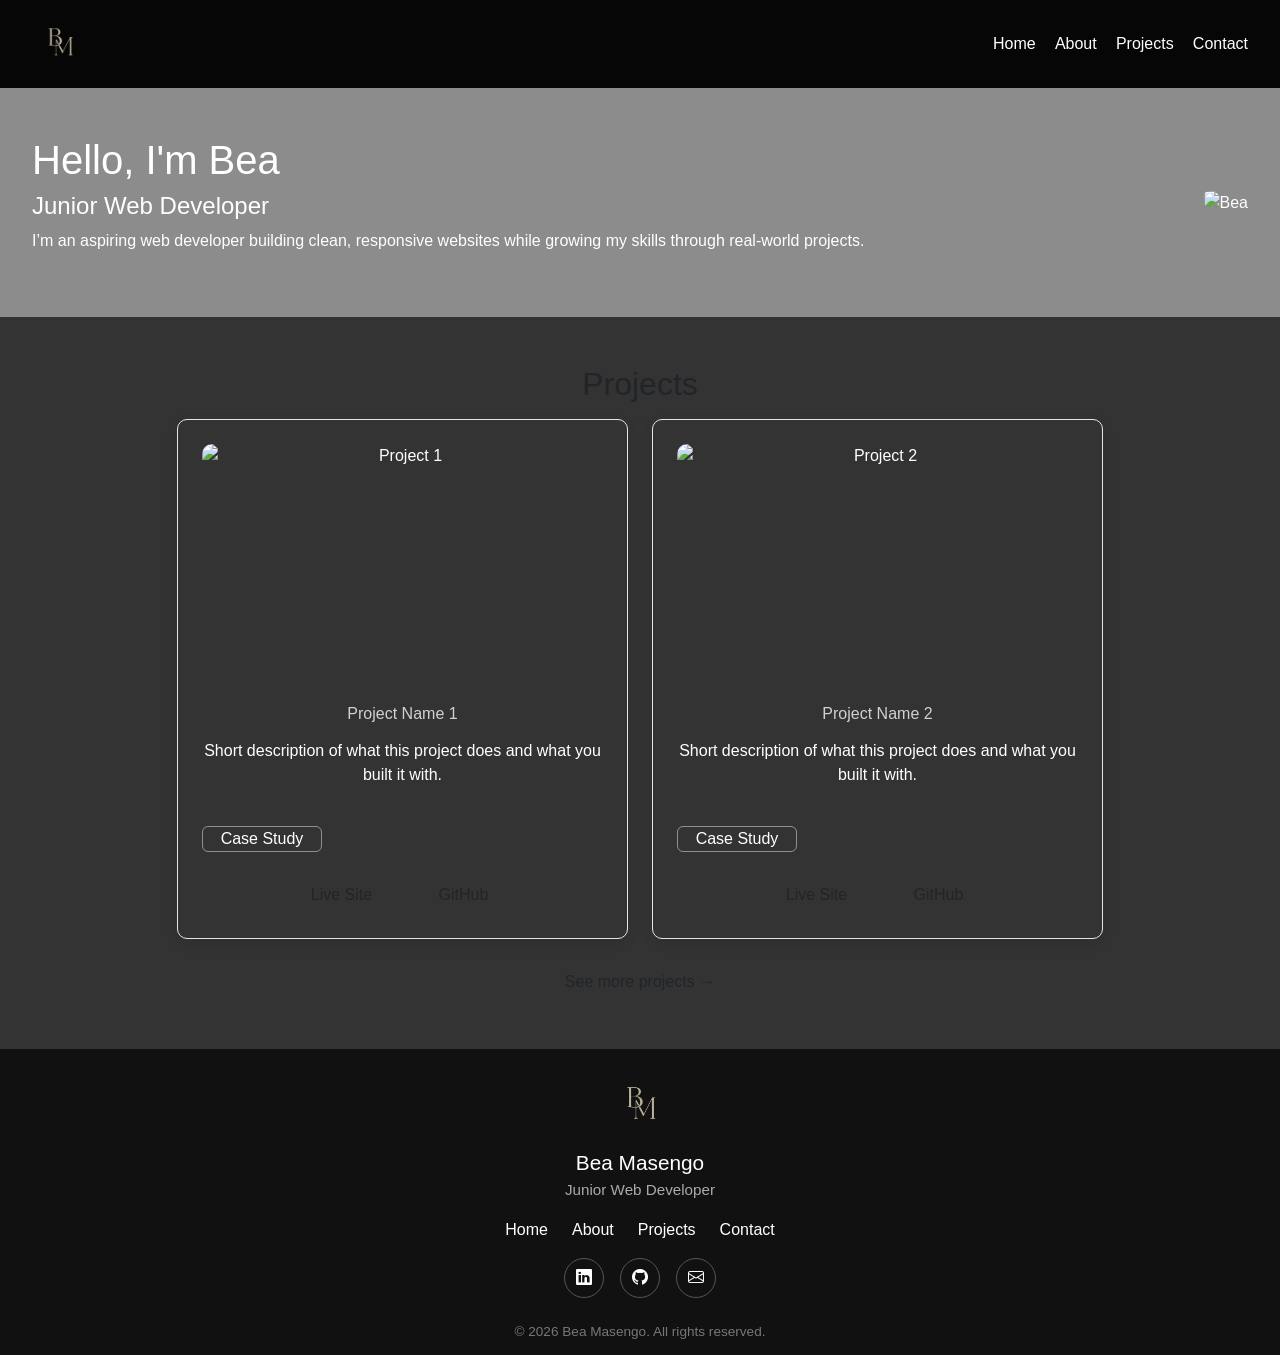
==== index.html @ c76be501 "updated homepage" ====
<!DOCTYPE html>
<html lang="en">
<head>
    <meta charset="UTF-8">
    <meta name="viewport" content="width=device-width, initial-scale=1.0">
    <link rel="stylesheet" href="./style.css">
    <link rel="icon" type="image/svg+xml" href="./assets/logo.png">
    <link href="https://cdn.jsdelivr.net/npm/bootstrap@5.3.8/dist/css/bootstrap.min.css" rel="stylesheet" integrity="sha384-sRIl4kxILFvY47J16cr9ZwB07vP4J8+LH7qKQnuqkuIAvNWLzeN8tE5YBujZqJLB" crossorigin="anonymous">
    <link rel="stylesheet" href="https://cdn.jsdelivr.net/npm/bootstrap-icons@1.13.1/font/bootstrap-icons.min.css">
    <title>Bea — Home</title>

</head>
<body>

    <!-- nav bar -->
    <nav class="site-nav">
      <a href="index.html" class="logo" aria-label="Home">
        <img src="./assets/logo.png" alt="Bea logo">
      </a>
      <div class="nav-links">
        <a href="index.html">Home</a>
        <a href="about.html">About</a>
        <a href="projects.html">Projects</a>
        <a href="contact.html">Contact</a>
      </div>
    </nav>

    <!-- hero section (home) -->
     <section class="hero">

  <div class="hero-text">
    <h1>Hello, I'm Bea</h1>
    <h4>Junior Web Developer</h4>
    <p>
      I’m an aspiring web developer building clean, responsive websites while growing my skills through real-world projects.
    </p>
  </div>

  <div class="hero-image">
    <img src="./assets/homepic.jpg" alt="Bea">
  </div>

</section>

<!-- projects section (home preview) -->
<section id="projects" class="section">
  <h2>Projects</h2>
  <div class="container">
    <div class="row g-4 justify-content-center">

      <div class="col-md-5">
        <div class="project-card">
          <img src="./assets/project1.jpg" alt="Project 1">
          <h5>Project Name 1</h5>
          <p>Short description of what this project does and what you built it with.</p>

          <details class="case-study-dropdown">
            <summary class="case-study-btn">Case Study</summary>
            <div class="case-study-content">
              <p>A bit more detail on the problem, your approach, and the outcome.</p>
            </div>
          </details>

          <div class="project-link">
            <a href="#" class="btn case-study-btn" target="_blank">Live Site</a>
            <a href="#" class="btn case-study-btn" target="_blank">GitHub</a>
          </div>
        </div>
      </div>

      <div class="col-md-5">
        <div class="project-card">
          <img src="./assets/project2.jpg" alt="Project 2">
          <h5>Project Name 2</h5>
          <p>Short description of what this project does and what you built it with.</p>

          <details class="case-study-dropdown">
            <summary class="case-study-btn">Case Study</summary>
            <div class="case-study-content">
              <p>A bit more detail on the problem, your approach, and the outcome.</p>
            </div>
          </details>

          <div class="project-link">
            <a href="#" class="btn case-study-btn" target="_blank">Live Site</a>
            <a href="#" class="btn case-study-btn" target="_blank">GitHub</a>
          </div>
        </div>
      </div>

    </div>

    <a href="projects.html" class="btn see-more-btn mt-4">See more projects →</a>
  </div>
</section>


<!-- footer section -->
<footer class="site-footer">

  <div class="footer-brand">
    <img src="./assets/logo.png" alt="Bea logo">
    <h3>Bea Masengo</h3>
    <p>Junior Web Developer</p>
  </div>

  <nav class="nav-footer">
    <a href="index.html">Home</a>
    <a href="about.html">About</a>
    <a href="projects.html">Projects</a>
    <a href="contact.html">Contact</a>
  </nav>

  <div class="footer-socials">

    <a href="https://www.linkedin.com/in/bea-masengo-149a1a2b2"
       target="_blank"
       aria-label="LinkedIn">
      <i class="bi bi-linkedin"></i>
    </a>

    <a href="https://github.com/baebea86-code"
       target="_blank"
       aria-label="GitHub">
      <i class="bi bi-github"></i>
    </a>

    <a href="mailto:bea.masengobea86@gmail.com"
       aria-label="Email">
      <i class="bi bi-envelope"></i>
    </a>

  </div>

  <div class="footer-bottom">
    <p>© 2026 Bea Masengo. All rights reserved.</p>
  </div>

</footer>
---- style.css ----
* {
  margin: 0;
  padding: 0;
  box-sizing: border-box;
  font-family: Arial, sans-serif;
}

body {
  line-height: 1.6;
}


.site-nav {
  display: flex;
  justify-content: space-between;
  align-items: center;
  padding: 1rem 2rem;
  background: rgb(6, 6, 6);
  color: white;
}

.site-nav .logo {
  color: white;
  text-decoration: none;
  display: inline-flex;
  align-items: center;
}

.site-nav .logo img {
  height: 56px;
  width: auto;
  display: block;
}

.site-nav .nav-links {
  display: flex;
  align-items: center;
  gap: 1.2rem;
  flex-wrap: wrap;
}

.site-nav .nav-links a {
  color: white;
  text-decoration: none;
  font-weight: 500;
}

.site-nav .nav-links a:hover {
  color: #00adb5;
}

.hero {
  display: flex;
  align-items: center;
  justify-content: space-between;
  padding: 3rem 2rem;
  background: linear-gradient(rgba(0, 0, 0, 0.45), rgba(0, 0, 0, 0.45)),
               url('./assets/heropic.jpg') no-repeat center center;
  background-size: cover;
  color: white;
}

.hero-text {
  max-width: 1200px;
}

.hero-image img {
  width: 300px;
  border-radius: 15%;
}


/* general */
.section {
  padding: 3rem 2rem;
  text-align: center;
}

.section h2 {
  margin-bottom: 1rem;
  font-size: 2rem;
}


.project-card {
  display: flex;
  flex-direction: column;
  justify-content: space-between;
  min-height: 520px;
  background: #333;
  padding: 1.5rem;
  width: 100%;
  border-radius: 10px;
  box-shadow: 0 4px 12px rgba(0, 0, 0, 0.1);
  border: 1px solid #e5e5e5;
  color: white;
}

.project-card h5 {
  margin: 1rem 0 0.5rem;
  color: #d1d1d1;
  font-size: 1rem;
}

.project-link {
  display: flex;
  flex-wrap: wrap;
  gap: 0.75rem;
  justify-content: center;
  margin-top: 1rem;
}

.project-link a.btn {
  min-width: 110px;
}

.row.g-4 {
  align-items: flex-start;
}

.case-study-dropdown {
  text-align: left;
  margin: 1rem 0 0;
  width: 100%;
}

.case-study-dropdown summary {
  list-style: none;
  cursor: pointer;
  width: auto;
  padding: 0;
}

.case-study-dropdown summary::-webkit-details-marker {
  display: none;
}

.case-study-btn {
  display: inline-flex;
  align-items: center;
  justify-content: center;
  min-width: 120px;
  border-radius: 0.375rem;
  padding: 0.55rem 0.95rem;
  border: 1px solid rgba(255, 255, 255, 0.45);
  color: white;
  background: transparent;
  transition: background 0.2s ease, color 0.2s ease;
}

.case-study-btn:hover {
  background: rgba(255, 255, 255, 0.08);
}

.case-study-content {
  padding: 1rem 0 0;
  border-top: 1px solid rgba(255, 255, 255, 0.12);
  display: none;
  max-height: 240px;
  overflow-y: auto;
}

.case-study-dropdown[open] .case-study-content {
  display: block;
}

.case-study-content p {
  margin: 0.5rem 0;
  color: #dcdcdc;
  font-size: 0.95rem;
  line-height: 1.6;
}

#projects {
  background: #333;
}

.project-card img {
  width: 100%;
  height: 220px;
  object-fit: cover;
  border-radius: 10px;
  margin-bottom: 1rem;
}

#about {
  background: #333;
  color: white;
  display: flex;
  align-items: center;
  justify-content: center;
  gap: 2rem;
  flex-wrap: wrap;
  text-align: left;
}

#about .about-image,
#about .container {
  flex: 1 1 300px;
  max-width: 900px;
}

#about .container {
  text-align: left;
}

.about-image img {
  display: block;
  width: 300px;
  max-width: 100%;
  border-radius: 15%;
  margin: 0 auto;
}

/* contact section */
#contact {
    background: #333;
    padding: 6rem 2rem;
}

.contact-container {
    max-width: 1100px;
    margin: 0 auto;
    display: grid;
    grid-template-columns: 1fr 1fr;
    gap: 5rem;
    align-items: center;
}

/* contact info */
.contact-label {
    color: rgb(1, 111, 1);
    font-size: 0.8rem;
    font-weight: 700;
    letter-spacing: 2px;
    margin-bottom: 1rem;
}

.contact-info h2 {
    color: white;
    font-size: 3rem;
    line-height: 1.1;
    margin-bottom: 1.5rem;
}

.contact-info h2 span {
    color: rgb(1, 111, 1);
}

.contact-description {
    color: #aaa;
    font-size: 1rem;
    line-height: 1.7;
    max-width: 500px;
    margin-bottom: 2.5rem;
}

/* Contact details */

.contact-details {
    display: flex;
    flex-direction: column;
    gap: 1.5rem;
}

.contact-detail {
    display: flex;
    align-items: center;
    gap: 1rem;
}

.contact-icon {
    width: 45px;
    height: 45px;
    display: flex;
    align-items: center;
    justify-content: center;
    background: #1d1d1d;
    border-radius: 10px;
    font-size: 1.2rem;
}

.contact-detail small {
    color: #777;
    display: block;
    margin-bottom: 3px;
}

.contact-detail p {
    color: white;
    margin: 0;
}

/* contact form */
.contact-form {
    background: #1a1a1a;
    padding: 2.5rem;
    border-radius: 16px;
    border: 1px solid #292929;
    box-shadow: 0 10px 40px rgba(0, 0, 0, 0.3);
}

.contact-form h3 {
    color: white;
    font-size: 1.5rem;
    margin-bottom: 2rem;
}

/* Form fields */

.form-group {
    margin-bottom: 1.3rem;
}

.form-group label {
    display: block;
    color: #ddd;
    font-size: 0.9rem;
    font-weight: 600;
    margin-bottom: 0.5rem;
}

.form-group input,
.form-group textarea {
    width: 100%;
    padding: 0.9rem 1rem;
    background: #111;
    color: white;
    border: 1px solid #333;
    border-radius: 8px;
    font-family: inherit;
    font-size: 0.95rem;
    outline: none;
    transition: border-color 0.3s ease, box-shadow 0.3s ease;
}

.form-group input::placeholder,
.form-group textarea::placeholder {
    color: #666;
}

.form-group input:focus,
.form-group textarea:focus {
    border-color: rgb(1, 111, 1);
    box-shadow: 0 0 0 3px rgba(0, 123, 255, 0.12);
}

.form-group textarea {
    resize: vertical;
}

/* Submit button */

.contact-form button {
    width: 100%;
    padding: 0.95rem;
    border: none;
    border-radius: 8px;
    background: rgb(1, 111, 1);
    color: white;
    font-size: 1rem;
    font-weight: 600;
    cursor: pointer;
    transition: background 0.3s ease, transform 0.2s ease;
}

.contact-form button span {
    margin-left: 8px;
    font-size: 1.1rem;
}

.contact-form button:hover {
    background: #0056b3;
    transform: translateY(-2px);
}

/* responsive */
@media (max-width: 768px) {

    #contact {
        padding: 4rem 1.5rem;
    }

    .contact-container {
        grid-template-columns: 1fr;
        gap: 3rem;
    }

    .contact-info h2 {
        font-size: 2.3rem;
    }

    .contact-form {
        padding: 1.5rem;
    }
}
/* FOOTER */
.site-footer {
  text-align: center;
  padding: 1.5rem 2rem 0.8rem;
  background: #111;
  color: white;
}

/* Logo + Name */

.footer-brand img {
  height: 65px;
  width: auto;
  margin-bottom: 0.8rem;
}

.footer-brand h3 {
  margin-bottom: 0.2rem;
  font-size: 1.3rem;
}

.footer-brand p {
  color: #aaa;
  font-size: 0.95rem;
}

/* Navigation */

.nav-footer {
  display: flex;
  justify-content: center;
  align-items: center;
  gap: 1.5rem;
  margin: 1rem 0;
  background: #111;
}

.nav-footer a {
  color: white;
  text-decoration: none;
  font-weight: 500;
  transition: color 0.3s ease;
}

.nav-footer a:hover {
  color: #00adb5;
}

/* Social Icons */

.footer-socials {
  display: flex;
  justify-content: center;
  gap: 1rem;
  margin-bottom: 1rem;
}

.footer-socials a {
  display: flex;
  align-items: center;
  justify-content: center;

  width: 40px;
  height: 40px;

  border: 1px solid #555;
  border-radius: 50%;

  color: white;
  text-decoration: none;

  transition: all 0.3s ease;
}

.footer-socials a:hover {
  color: #00adb5;
  border-color: #00adb5;
  transform: translateY(-3px);
}

/* Copyright */

.footer-bottom {
  padding-top: 0.5rem;
  margin-top: 0.5rem;
}

.footer-bottom p {
  color: #777;
  font-size: 0.85rem;
  margin: 0;
}


/* footer mobile */
@media (max-width: 600px) {

  .nav-footer {
    flex-direction: column;
    gap: 0.8rem;
  }

  .site-footer {
    padding: 1.5rem 1rem 0.8rem;
  }

}

/* skills section */
.skill-card {
  background: #333;
  color: white;
  border-radius: 10px;
  padding: 1.5rem 1rem;
  text-align: center;
  transition: transform 0.2s ease;
}

.skill-card:hover {
  transform: translateY(-4px);
}

.skill-card i {
  font-size: 2.5rem;
  color: #00adb5;
  margin-bottom: 0.5rem;
  display: block;
}

.skill-card p {
  margin: 0;
  font-weight: 500;
}

/* see more button */
.see-more-btn {
  display: inline-block;
  background: transparent;
  border: 1px solid #00adb5;
  color: white;
  padding: 0.7rem 1.5rem;
  border-radius: 8px;
  text-decoration: none;
  font-weight: 500;
  transition: background 0.3s ease;
}

.see-more-btn:hover {
  background: #00adb5;
  color: white;
}
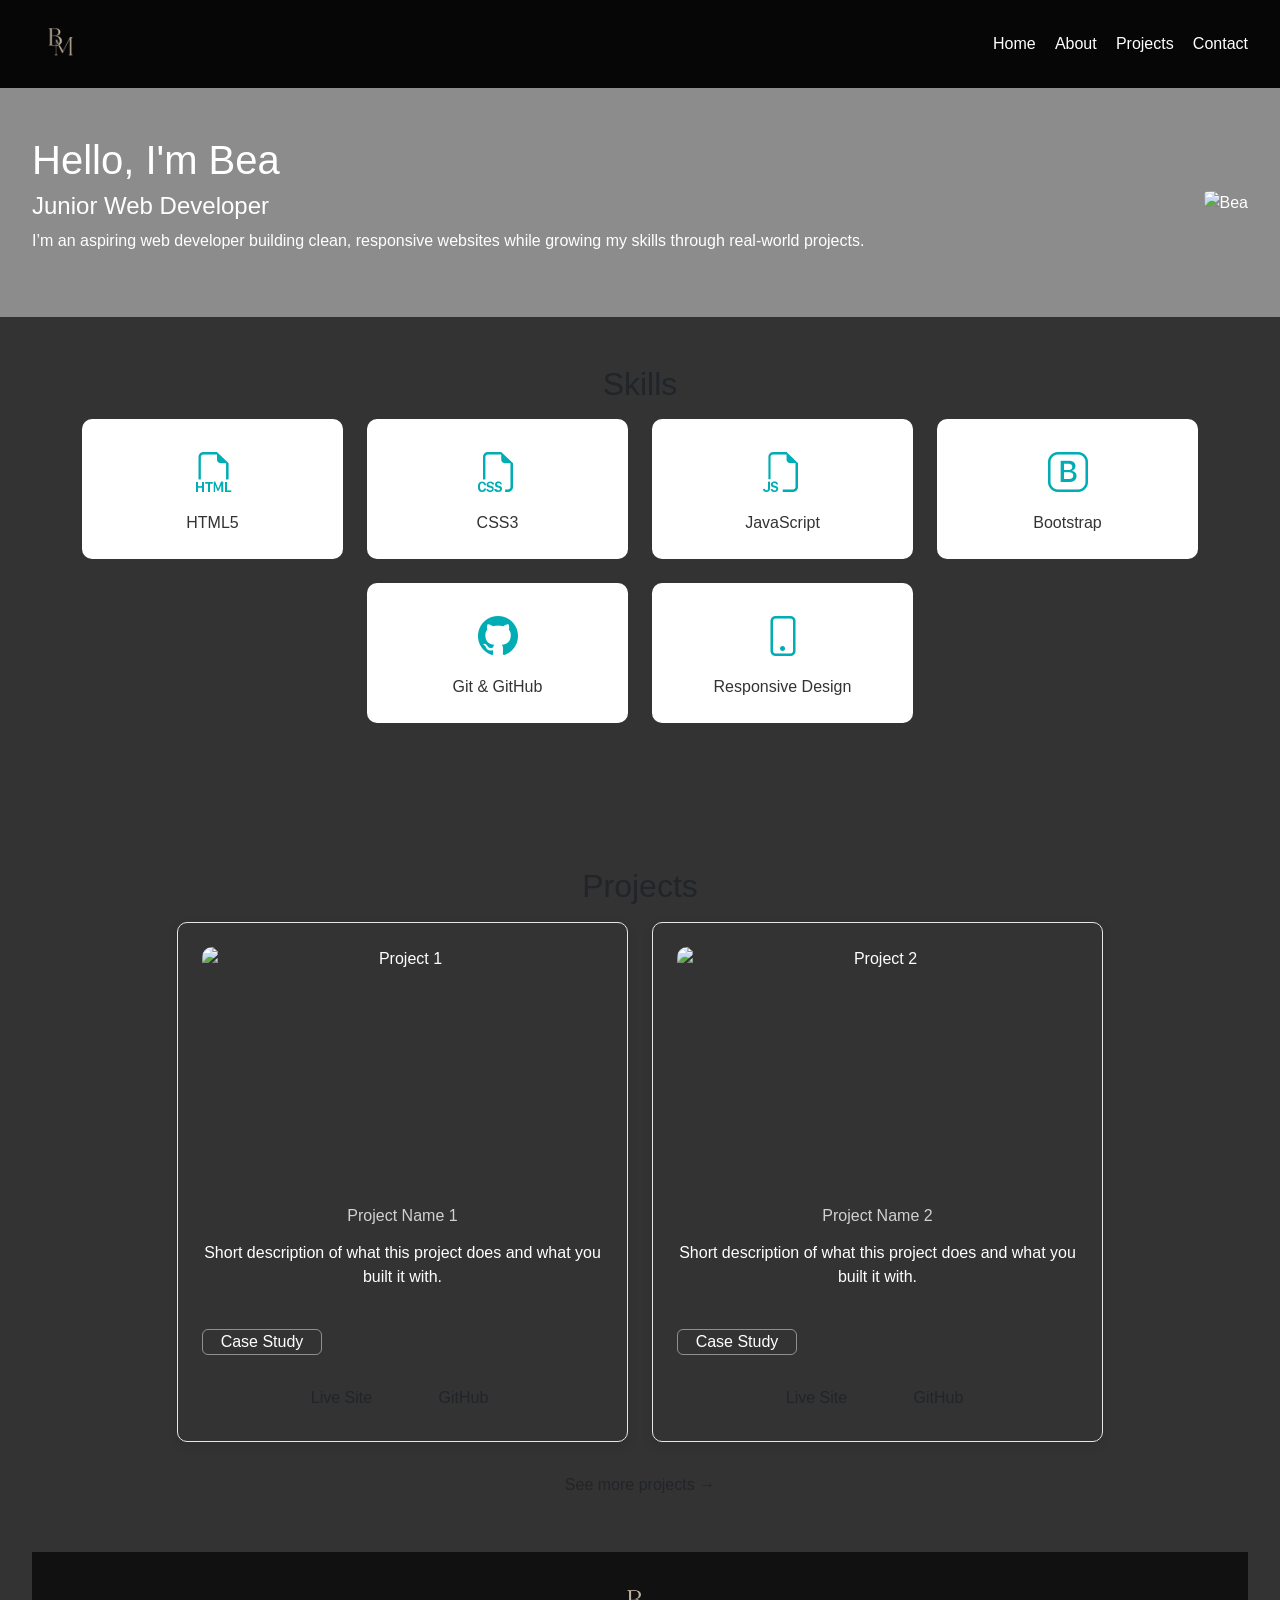
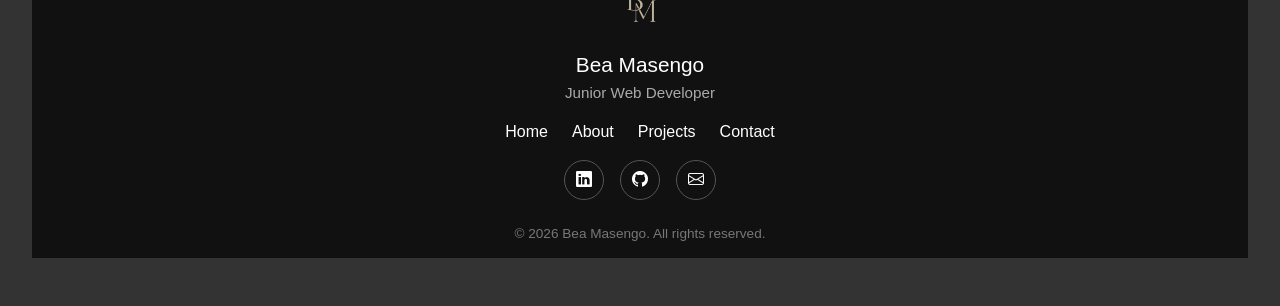
==== commit 60a8b7c2: "updated homepage with skills section" ====
--- a/index.html
+++ b/index.html
@@ -41,6 +41,64 @@
   </div>
 
 </section>
+
+
+</section>
+
+<!-- skills section -->
+<section id="skills" class="section">
+  <h2>Skills</h2>
+  <div class="container">
+    <div class="row row-cols-2 row-cols-md-4 g-4 justify-content-center skills-row">
+
+      <div class="col">
+        <div class="skill-card">
+          <i class="bi bi-filetype-html"></i>
+          <p>HTML5</p>
+        </div>
+      </div>
+
+      <div class="col">
+        <div class="skill-card">
+          <i class="bi bi-filetype-css"></i>
+          <p>CSS3</p>
+        </div>
+      </div>
+
+      <div class="col">
+        <div class="skill-card">
+          <i class="bi bi-filetype-js"></i>
+          <p>JavaScript</p>
+        </div>
+      </div>
+
+      <div class="col">
+        <div class="skill-card">
+          <i class="bi bi-bootstrap"></i>
+          <p>Bootstrap</p>
+        </div>
+      </div>
+
+      <div class="col">
+        <div class="skill-card">
+          <i class="bi bi-github"></i>
+          <p>Git & GitHub</p>
+        </div>
+      </div>
+
+      <div class="col">
+        <div class="skill-card">
+          <i class="bi bi-phone"></i>
+          <p>Responsive Design</p>
+        </div>
+      </div>
+
+    </div>
+  </div>
+</section>
+
+<!-- projects section (home preview) -->
+<section id="projects" class="section">
 
 <!-- projects section (home preview) -->
 <section id="projects" class="section">
--- a/style.css
+++ b/style.css
@@ -503,9 +503,14 @@
 }
 
 /* skills section */
+
+#skills {
+  background: #333;
+}
+
 .skill-card {
-  background: #333;
-  color: white;
+  background: white;
+  color: #333;
   border-radius: 10px;
   padding: 1.5rem 1rem;
   text-align: center;
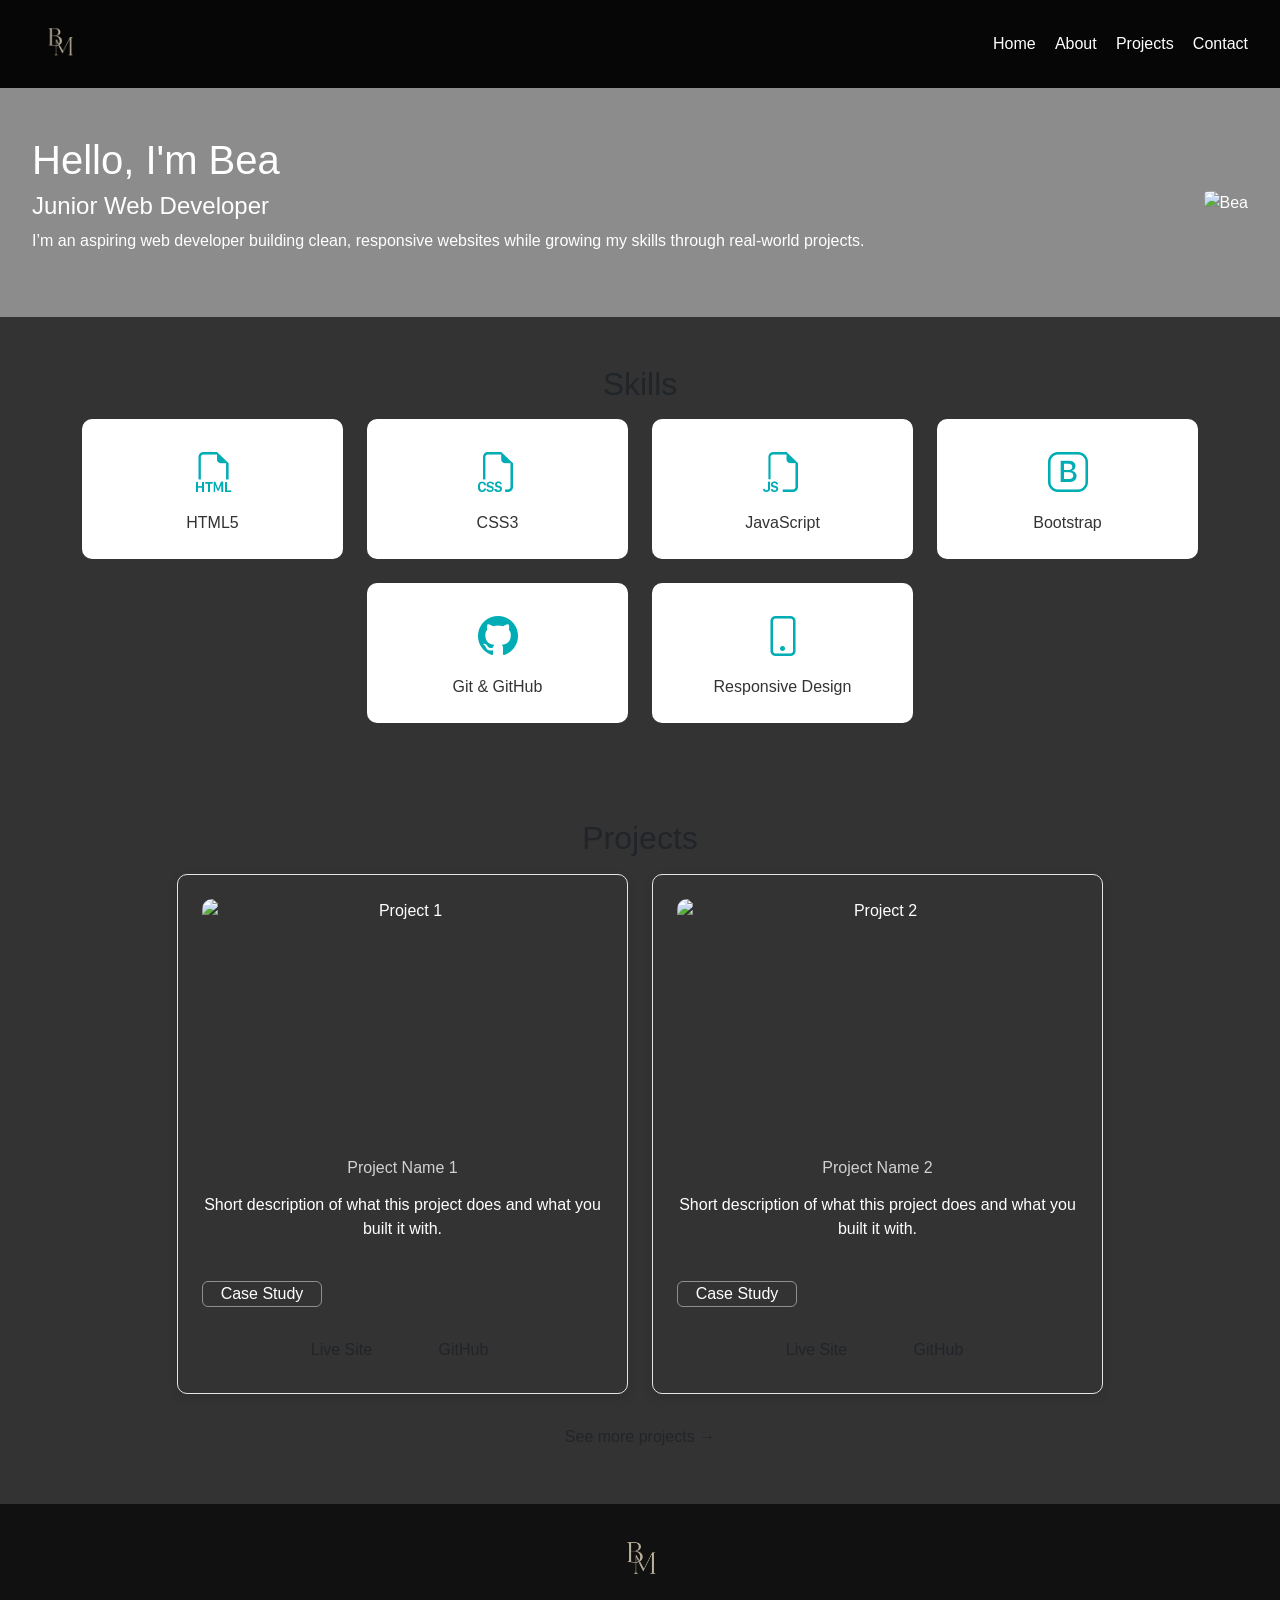
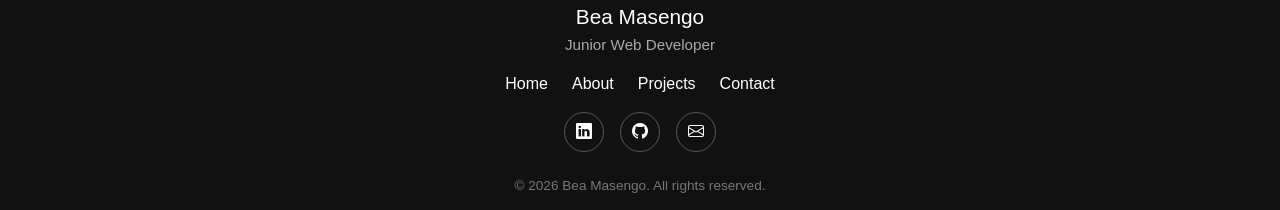
==== commit 40ebff03: "fixed footer on homepage" ====
--- a/index.html
+++ b/index.html
@@ -39,9 +39,6 @@
   <div class="hero-image">
     <img src="./assets/homepic.jpg" alt="Bea">
   </div>
-
-</section>
-
 
 </section>
 
@@ -96,9 +93,6 @@
     </div>
   </div>
 </section>
-
-<!-- projects section (home preview) -->
-<section id="projects" class="section">
 
 <!-- projects section (home preview) -->
 <section id="projects" class="section">
@@ -194,4 +188,7 @@
     <p>© 2026 Bea Masengo. All rights reserved.</p>
   </div>
 
-</footer>+</footer>
+
+</body>
+</html>
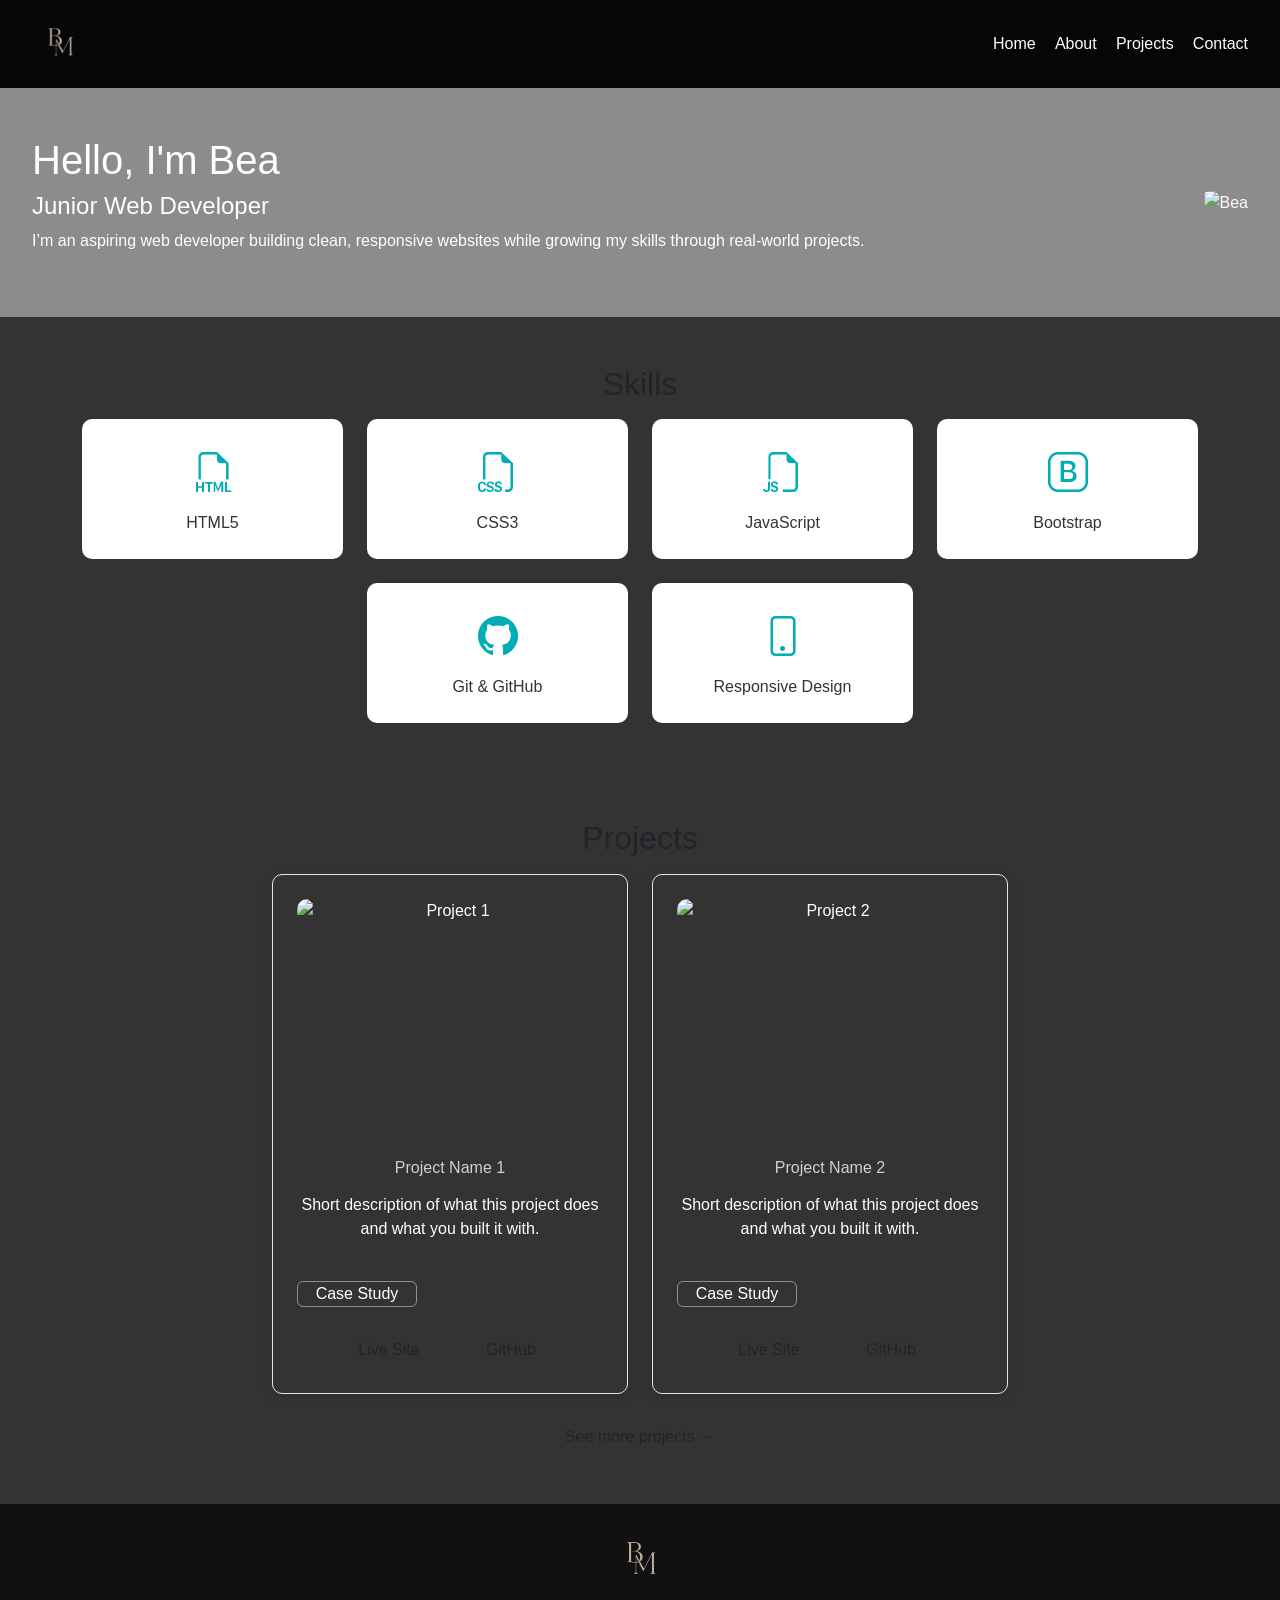
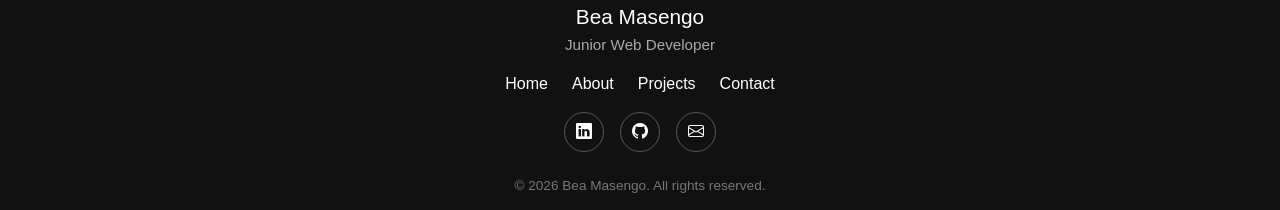
==== commit ac9528a2: "updated project cards on homepage" ====
--- a/index.html
+++ b/index.html
@@ -100,8 +100,8 @@
   <div class="container">
     <div class="row g-4 justify-content-center">
 
-      <div class="col-md-5">
-        <div class="project-card">
+      <div class="col-md-6 col-lg-4">
+        <div class="project-card h-100">
           <img src="./assets/project1.jpg" alt="Project 1">
           <h5>Project Name 1</h5>
           <p>Short description of what this project does and what you built it with.</p>
@@ -120,8 +120,8 @@
         </div>
       </div>
 
-      <div class="col-md-5">
-        <div class="project-card">
+      <div class="col-md-6 col-lg-4">
+        <div class="project-card h-100">
           <img src="./assets/project2.jpg" alt="Project 2">
           <h5>Project Name 2</h5>
           <p>Short description of what this project does and what you built it with.</p>
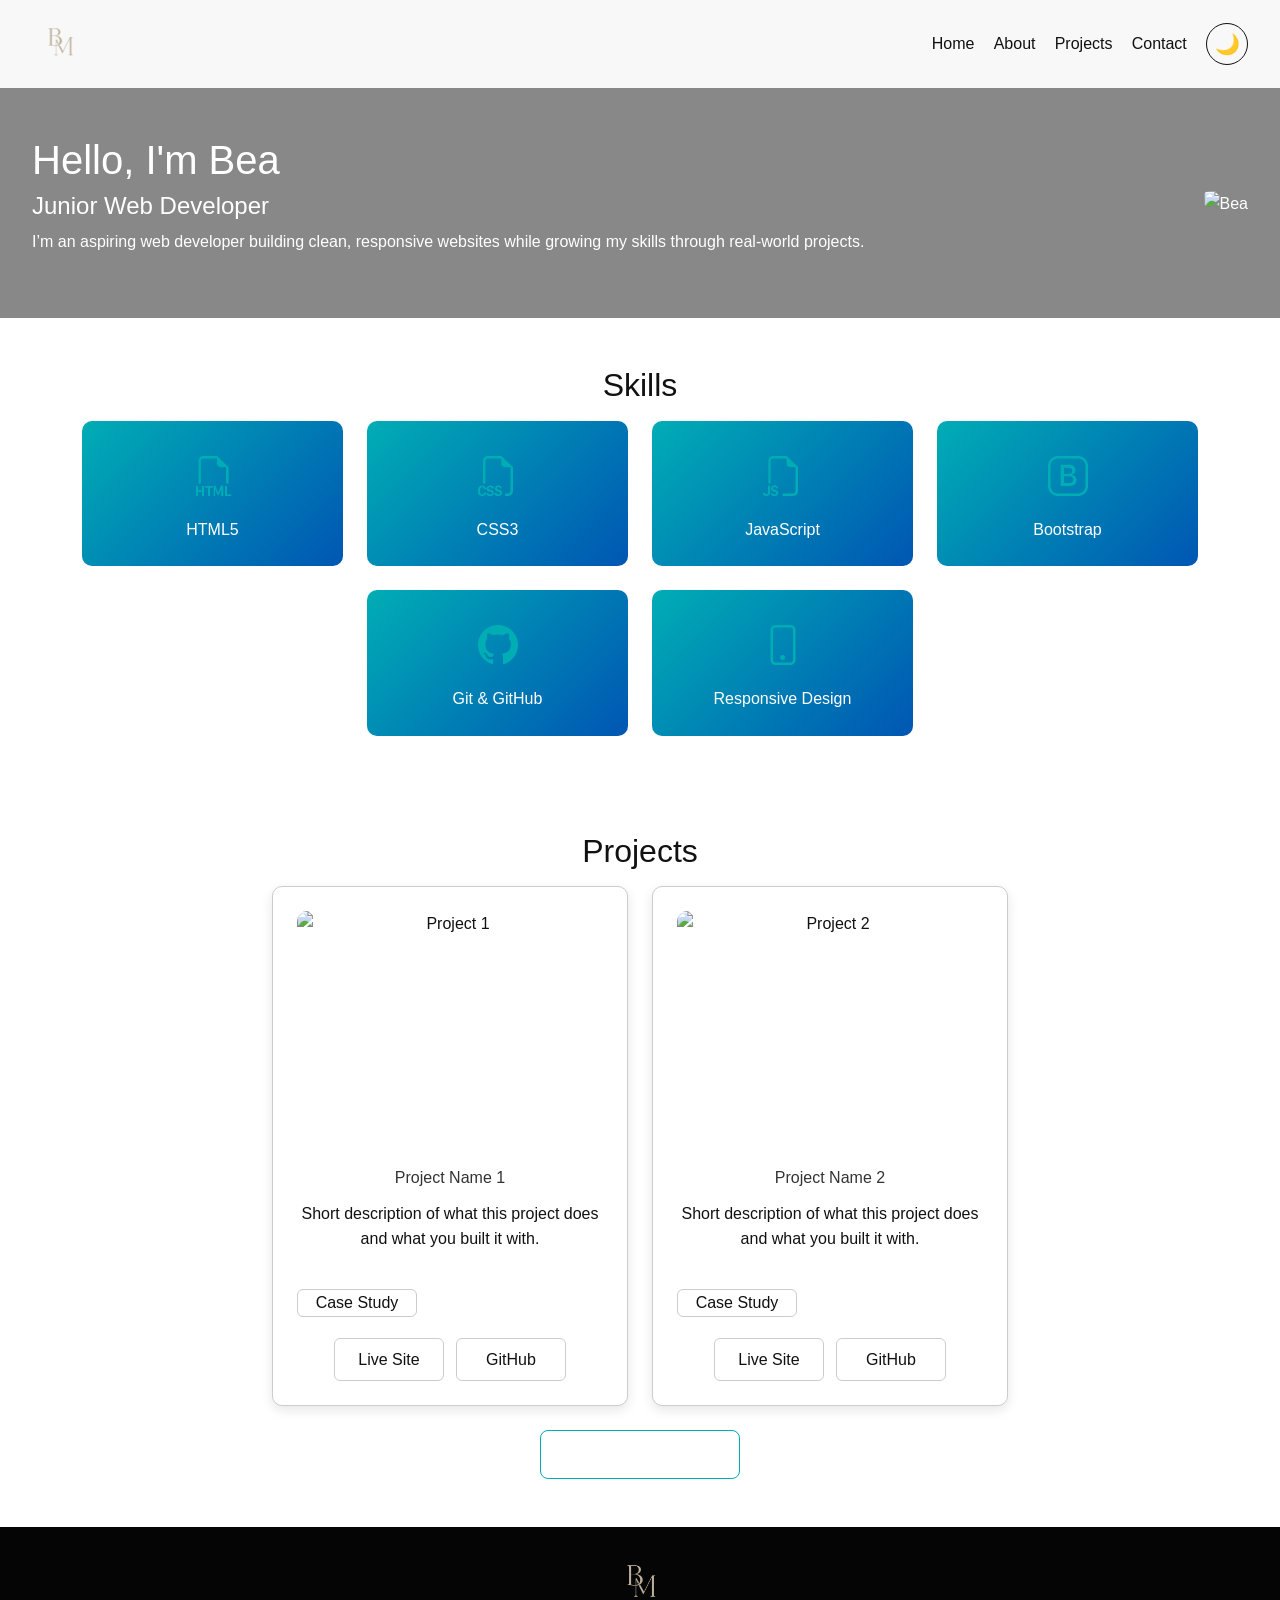
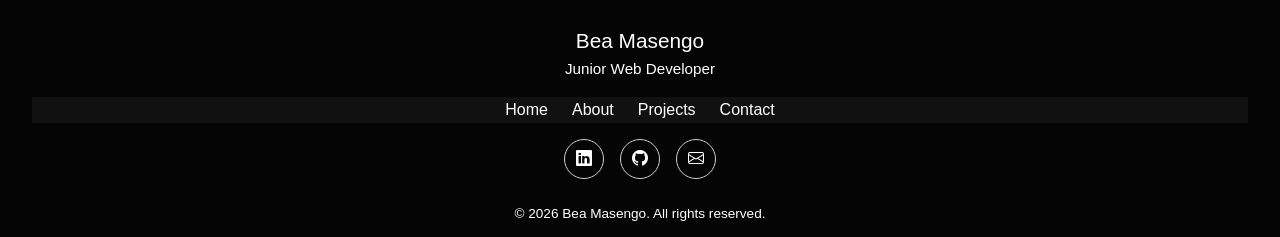
==== commit 4271730f: "added light & dark mode to portfolio...added button as see more projects option on homepage" ====
--- a/index.html
+++ b/index.html
@@ -3,10 +3,10 @@
 <head>
     <meta charset="UTF-8">
     <meta name="viewport" content="width=device-width, initial-scale=1.0">
+    <link href="https://cdn.jsdelivr.net/npm/bootstrap@5.3.8/dist/css/bootstrap.min.css" rel="stylesheet" integrity="sha384-sRIl4kxILFvY47J16cr9ZwB07vP4J8+LH7qKQnuqkuIAvNWLzeN8tE5YBujZqJLB" crossorigin="anonymous">
+    <link rel="stylesheet" href="https://cdn.jsdelivr.net/npm/bootstrap-icons@1.13.1/font/bootstrap-icons.min.css">
     <link rel="stylesheet" href="./style.css">
     <link rel="icon" type="image/svg+xml" href="./assets/logo.png">
-    <link href="https://cdn.jsdelivr.net/npm/bootstrap@5.3.8/dist/css/bootstrap.min.css" rel="stylesheet" integrity="sha384-sRIl4kxILFvY47J16cr9ZwB07vP4J8+LH7qKQnuqkuIAvNWLzeN8tE5YBujZqJLB" crossorigin="anonymous">
-    <link rel="stylesheet" href="https://cdn.jsdelivr.net/npm/bootstrap-icons@1.13.1/font/bootstrap-icons.min.css">
     <title>Bea — Home</title>
 
 </head>
@@ -22,8 +22,13 @@
         <a href="about.html">About</a>
         <a href="projects.html">Projects</a>
         <a href="contact.html">Contact</a>
+        <button class="theme-toggle" id="themeToggle" aria-label="Switch theme">
+          <span id="themeIcon">☀️</span>
+        </button>
       </div>
     </nav>
+
+    <script src="./script.js"></script>
 
     <!-- hero section (home) -->
      <section class="hero">
--- a/style.css
+++ b/style.css
@@ -5,8 +5,73 @@
   font-family: Arial, sans-serif;
 }
 
+:root {
+  --page-bg: #f7f7f7;
+  --text: #111;
+  --nav-bg: #060606;
+  --nav-text: #fff;
+  --nav-link-hover: #00adb5;
+  --card-bg: #fff;
+  --card-text: #111;
+  --card-border: #e5e5e5;
+  --section-bg: #f7f7f7;
+  --muted: #555;
+  --footer-bg: #111;
+  --footer-text: #fff;
+  --footer-strong-bg: #050505;
+  --project-card-bg: #333;
+  --project-card-text: #fff;
+  --project-card-border: #e5e5e5;
+  --project-card-title: #d1d1d1;
+  --project-card-details: #dcdcdc;
+}
+
 body {
   line-height: 1.6;
+  background: var(--page-bg);
+  color: var(--text);
+}
+
+body[data-theme='dark'] {
+  --page-bg: #111;
+  --text: #f7f7f7;
+  --nav-bg: #060606;
+  --nav-text: #fff;
+  --nav-link-hover: #00adb5;
+  --card-bg: #1d1d1d;
+  --card-text: #f7f7f7;
+  --card-border: #333;
+  --section-bg: #111;
+  --muted: #bbb;
+  --footer-bg: #111;
+  --footer-text: #fff;
+  --footer-strong-bg: #050505;
+  --project-card-bg: #333;
+  --project-card-text: #fff;
+  --project-card-border: #e5e5e5;
+  --project-card-title: #d1d1d1;
+  --project-card-details: #dcdcdc;
+}
+
+body[data-theme='light'] {
+  --page-bg: #f7f7f7;
+  --text: #111;
+  --nav-bg: #f8f8f8;
+  --nav-text: #111;
+  --nav-link-hover: #0056b3;
+  --card-bg: #fff;
+  --card-text: #111;
+  --card-border: #ccc;
+  --section-bg: #fff;
+  --muted: #555;
+  --footer-bg: #111;
+  --footer-text: #fff;
+  --footer-strong-bg: #050505;
+  --project-card-bg: #fff;
+  --project-card-text: #111;
+  --project-card-border: #ccc;
+  --project-card-title: #333;
+  --project-card-details: #555;
 }
 
 
@@ -15,12 +80,12 @@
   justify-content: space-between;
   align-items: center;
   padding: 1rem 2rem;
-  background: rgb(6, 6, 6);
-  color: white;
+  background: var(--nav-bg);
+  color: var(--nav-text);
 }
 
 .site-nav .logo {
-  color: white;
+  color: var(--nav-text);
   text-decoration: none;
   display: inline-flex;
   align-items: center;
@@ -40,13 +105,32 @@
 }
 
 .site-nav .nav-links a {
-  color: white;
+  color: var(--nav-text);
   text-decoration: none;
   font-weight: 500;
 }
 
 .site-nav .nav-links a:hover {
-  color: #00adb5;
+  color: var(--nav-link-hover);
+}
+
+.theme-toggle {
+  width: 42px;
+  height: 42px;
+  border-radius: 50%;
+  border: 1px solid var(--nav-text);
+  background: transparent;
+  color: var(--nav-text);
+  cursor: pointer;
+  display: flex;
+  align-items: center;
+  justify-content: center;
+  font-size: 1.25rem;
+}
+
+.theme-toggle:hover {
+  background: var(--nav-link-hover);
+  color: var(--nav-text);
 }
 
 .hero {
@@ -87,18 +171,18 @@
   flex-direction: column;
   justify-content: space-between;
   min-height: 520px;
-  background: #333;
+  background: var(--project-card-bg);
   padding: 1.5rem;
   width: 100%;
   border-radius: 10px;
   box-shadow: 0 4px 12px rgba(0, 0, 0, 0.1);
-  border: 1px solid #e5e5e5;
-  color: white;
+  border: 1px solid var(--project-card-border);
+  color: var(--project-card-text);
 }
 
 .project-card h5 {
   margin: 1rem 0 0.5rem;
-  color: #d1d1d1;
+  color: var(--project-card-title);
   font-size: 1rem;
 }
 
@@ -142,8 +226,8 @@
   min-width: 120px;
   border-radius: 0.375rem;
   padding: 0.55rem 0.95rem;
-  border: 1px solid rgba(255, 255, 255, 0.45);
-  color: white;
+  border: 1px solid var(--project-card-border);
+  color: var(--project-card-text);
   background: transparent;
   transition: background 0.2s ease, color 0.2s ease;
 }
@@ -166,13 +250,13 @@
 
 .case-study-content p {
   margin: 0.5rem 0;
-  color: #dcdcdc;
+  color: var(--project-card-details);
   font-size: 0.95rem;
   line-height: 1.6;
 }
 
 #projects {
-  background: #333;
+  background: var(--section-bg);
 }
 
 .project-card img {
@@ -184,8 +268,8 @@
 }
 
 #about {
-  background: #333;
-  color: white;
+  background: var(--section-bg);
+  color: var(--card-text);
   display: flex;
   align-items: center;
   justify-content: center;
@@ -214,7 +298,7 @@
 
 /* contact section */
 #contact {
-    background: #333;
+    background: var(--section-bg);
     padding: 6rem 2rem;
 }
 
@@ -237,7 +321,7 @@
 }
 
 .contact-info h2 {
-    color: white;
+    color: var(--text);
     font-size: 3rem;
     line-height: 1.1;
     margin-bottom: 1.5rem;
@@ -248,7 +332,7 @@
 }
 
 .contact-description {
-    color: #aaa;
+    color: var(--muted);
     font-size: 1rem;
     line-height: 1.7;
     max-width: 500px;
@@ -275,33 +359,33 @@
     display: flex;
     align-items: center;
     justify-content: center;
-    background: #1d1d1d;
+    background: var(--contact-icon-bg, #1d1d1d);
     border-radius: 10px;
     font-size: 1.2rem;
 }
 
 .contact-detail small {
-    color: #777;
+    color: var(--muted);
     display: block;
     margin-bottom: 3px;
 }
 
 .contact-detail p {
-    color: white;
+    color: var(--text);
     margin: 0;
 }
 
 /* contact form */
 .contact-form {
-    background: #1a1a1a;
+    background: var(--card-bg);
     padding: 2.5rem;
     border-radius: 16px;
-    border: 1px solid #292929;
+    border: 1px solid var(--card-border);
     box-shadow: 0 10px 40px rgba(0, 0, 0, 0.3);
 }
 
 .contact-form h3 {
-    color: white;
+    color: var(--text);
     font-size: 1.5rem;
     margin-bottom: 2rem;
 }
@@ -314,7 +398,7 @@
 
 .form-group label {
     display: block;
-    color: #ddd;
+    color: var(--text);
     font-size: 0.9rem;
     font-weight: 600;
     margin-bottom: 0.5rem;
@@ -324,9 +408,9 @@
 .form-group textarea {
     width: 100%;
     padding: 0.9rem 1rem;
-    background: #111;
-    color: white;
-    border: 1px solid #333;
+    background: var(--page-bg);
+    color: var(--text);
+    border: 1px solid var(--card-border);
     border-radius: 8px;
     font-family: inherit;
     font-size: 0.95rem;
@@ -336,7 +420,7 @@
 
 .form-group input::placeholder,
 .form-group textarea::placeholder {
-    color: #666;
+    color: var(--muted);
 }
 
 .form-group input:focus,
@@ -398,8 +482,18 @@
 .site-footer {
   text-align: center;
   padding: 1.5rem 2rem 0.8rem;
-  background: #111;
-  color: white;
+  background: var(--footer-strong-bg);
+  color: var(--footer-text);
+}
+
+.site-footer,
+.site-footer a,
+.site-footer .nav-footer a,
+.site-footer .footer-socials a,
+.site-footer .footer-brand h3,
+.site-footer .footer-brand p,
+.site-footer .footer-bottom p {
+  color: var(--footer-text);
 }
 
 /* Logo + Name */
@@ -416,7 +510,7 @@
 }
 
 .footer-brand p {
-  color: #aaa;
+  color: var(--muted);
   font-size: 0.95rem;
 }
 
@@ -428,18 +522,18 @@
   align-items: center;
   gap: 1.5rem;
   margin: 1rem 0;
-  background: #111;
+  background: var(--footer-bg);
 }
 
 .nav-footer a {
-  color: white;
+  color: var(--footer-text);
   text-decoration: none;
   font-weight: 500;
   transition: color 0.3s ease;
 }
 
 .nav-footer a:hover {
-  color: #00adb5;
+  color: var(--nav-link-hover);
 }
 
 /* Social Icons */
@@ -459,18 +553,18 @@
   width: 40px;
   height: 40px;
 
-  border: 1px solid #555;
+  border: 1px solid var(--project-card-border);
   border-radius: 50%;
 
-  color: white;
+  color: var(--footer-text);
   text-decoration: none;
 
   transition: all 0.3s ease;
 }
 
 .footer-socials a:hover {
-  color: #00adb5;
-  border-color: #00adb5;
+  color: var(--nav-link-hover);
+  border-color: var(--nav-link-hover);
   transform: translateY(-3px);
 }
 
@@ -505,12 +599,12 @@
 /* skills section */
 
 #skills {
-  background: #333;
+  background: var(--section-bg);
 }
 
 .skill-card {
-  background: white;
-  color: #333;
+  background: linear-gradient(135deg, #00adb5 0%, #0056b3 100%);
+  color: #fff;
   border-radius: 10px;
   padding: 1.5rem 1rem;
   text-align: center;
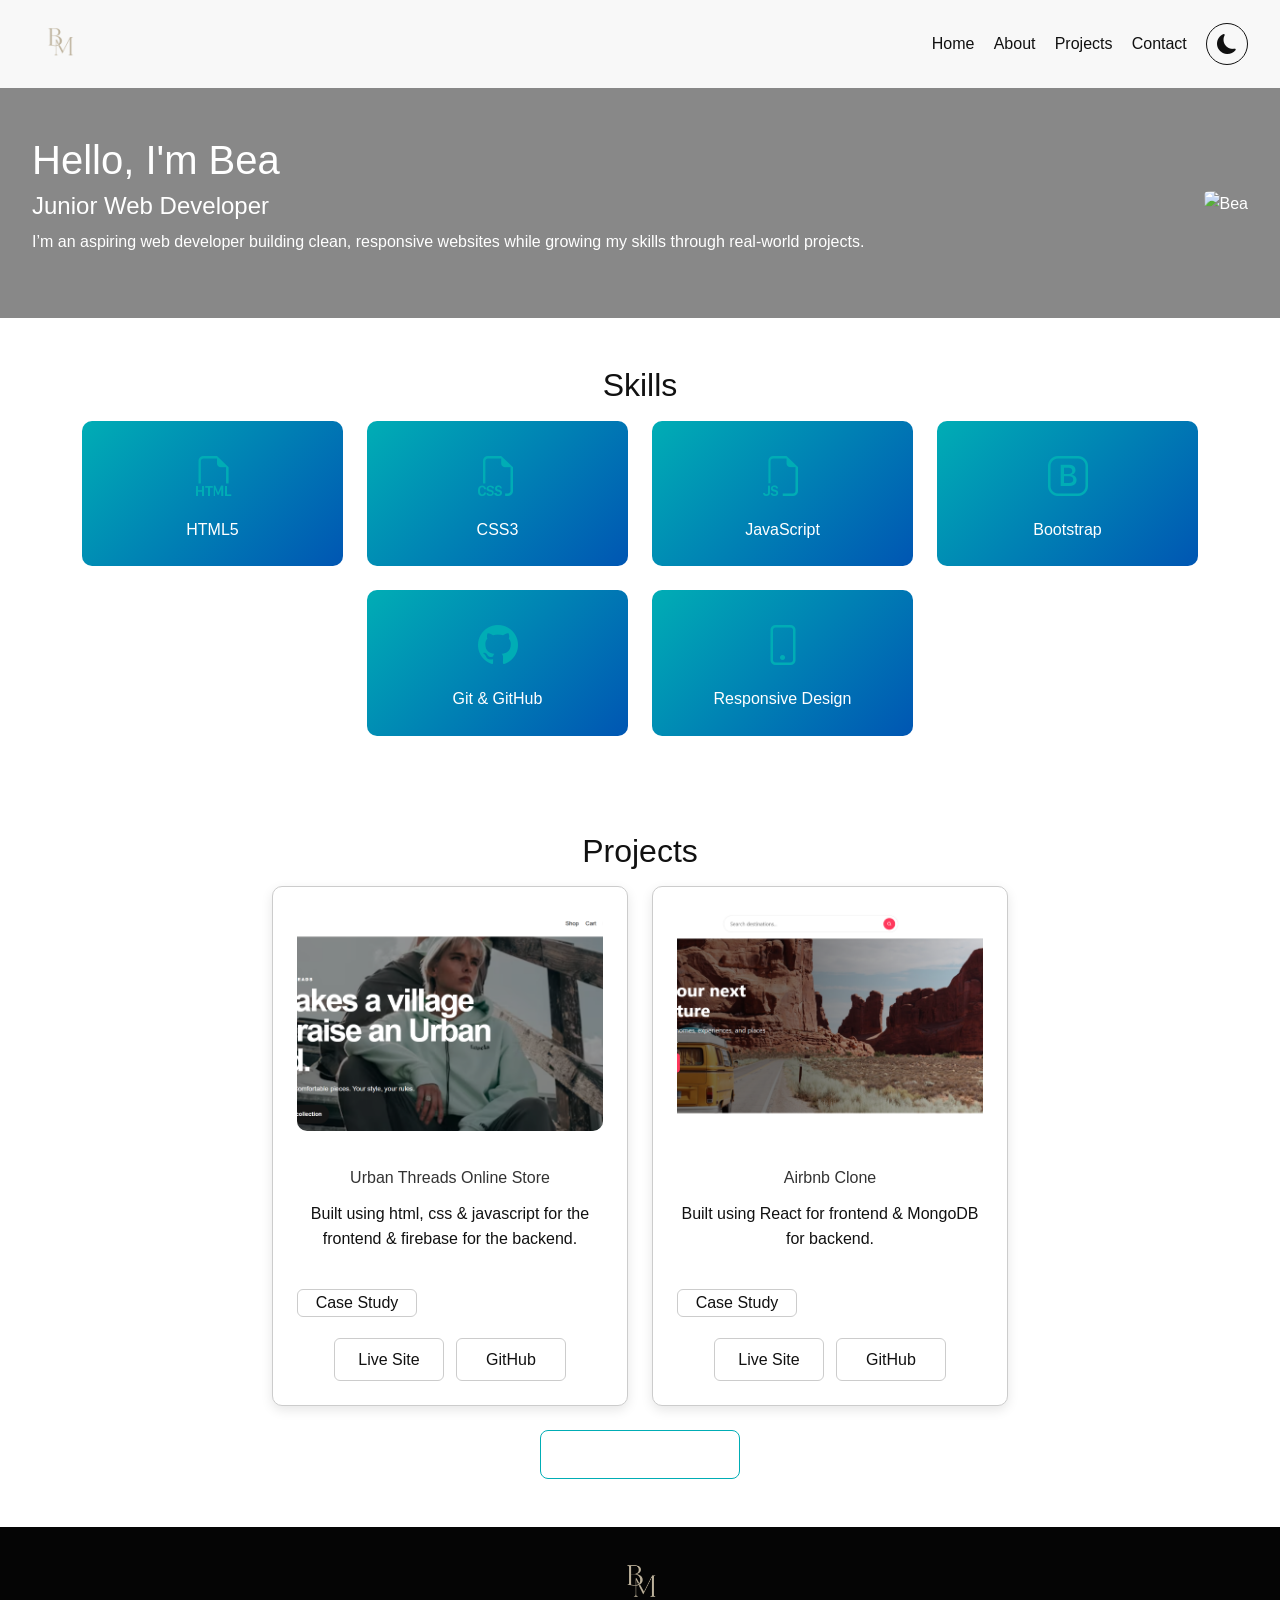
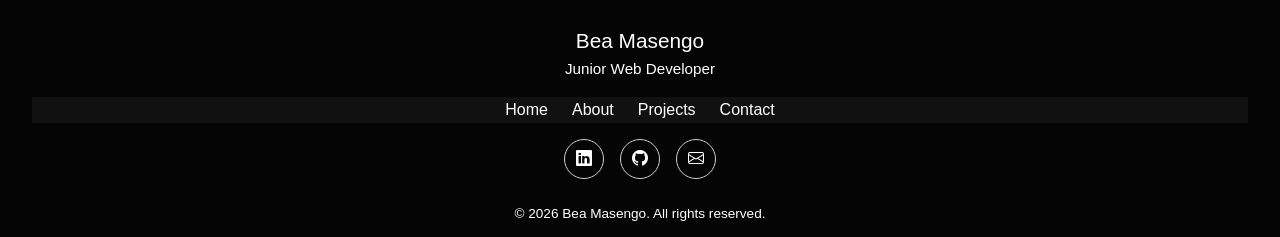
==== commit d332136c: "added live links to project cards...updated light & dark mode icon" ====
--- a/index.html
+++ b/index.html
@@ -23,7 +23,7 @@
         <a href="projects.html">Projects</a>
         <a href="contact.html">Contact</a>
         <button class="theme-toggle" id="themeToggle" aria-label="Switch theme">
-          <span id="themeIcon">☀️</span>
+          <i id="themeIcon" class="bi bi-brightness-high-fill" aria-hidden="true"></i>
         </button>
       </div>
     </nav>
@@ -107,9 +107,9 @@
 
       <div class="col-md-6 col-lg-4">
         <div class="project-card h-100">
-          <img src="./assets/project1.jpg" alt="Project 1">
-          <h5>Project Name 1</h5>
-          <p>Short description of what this project does and what you built it with.</p>
+          <img src="./assets/urban-threads.png" alt="Project 1">
+          <h5>Urban Threads Online Store</h5>
+          <p>Built using html, css & javascript for the frontend & firebase for the backend.</p>
 
           <details class="case-study-dropdown">
             <summary class="case-study-btn">Case Study</summary>
@@ -119,17 +119,18 @@
           </details>
 
           <div class="project-link">
-            <a href="#" class="btn case-study-btn" target="_blank">Live Site</a>
-            <a href="#" class="btn case-study-btn" target="_blank">GitHub</a>
+            <a href="https://urban-threads-sigma.vercel.app/" class="btn case-study-btn" target="_blank">Live Site</a>
+            <a href="https://github.com/baebea86-code/urban-threads.git" class="btn case-study-btn" target="_blank">GitHub</a>
           </div>
         </div>
       </div>
 
+      <!-- project 2 -->
       <div class="col-md-6 col-lg-4">
         <div class="project-card h-100">
-          <img src="./assets/project2.jpg" alt="Project 2">
-          <h5>Project Name 2</h5>
-          <p>Short description of what this project does and what you built it with.</p>
+          <img src="./assets/airbnb.png" alt="Project 2">
+          <h5>Airbnb Clone</h5>
+          <p>Built using React for frontend & MongoDB for backend.</p>
 
           <details class="case-study-dropdown">
             <summary class="case-study-btn">Case Study</summary>
@@ -139,8 +140,8 @@
           </details>
 
           <div class="project-link">
-            <a href="#" class="btn case-study-btn" target="_blank">Live Site</a>
-            <a href="#" class="btn case-study-btn" target="_blank">GitHub</a>
+            <a href="https://capstone-project-9gfz.onrender.com" class="btn case-study-btn" target="_blank">Live Site</a>
+            <a href="https://github.com/baebea86-code/capstone-project.git" class="btn case-study-btn" target="_blank">GitHub</a>
           </div>
         </div>
       </div>
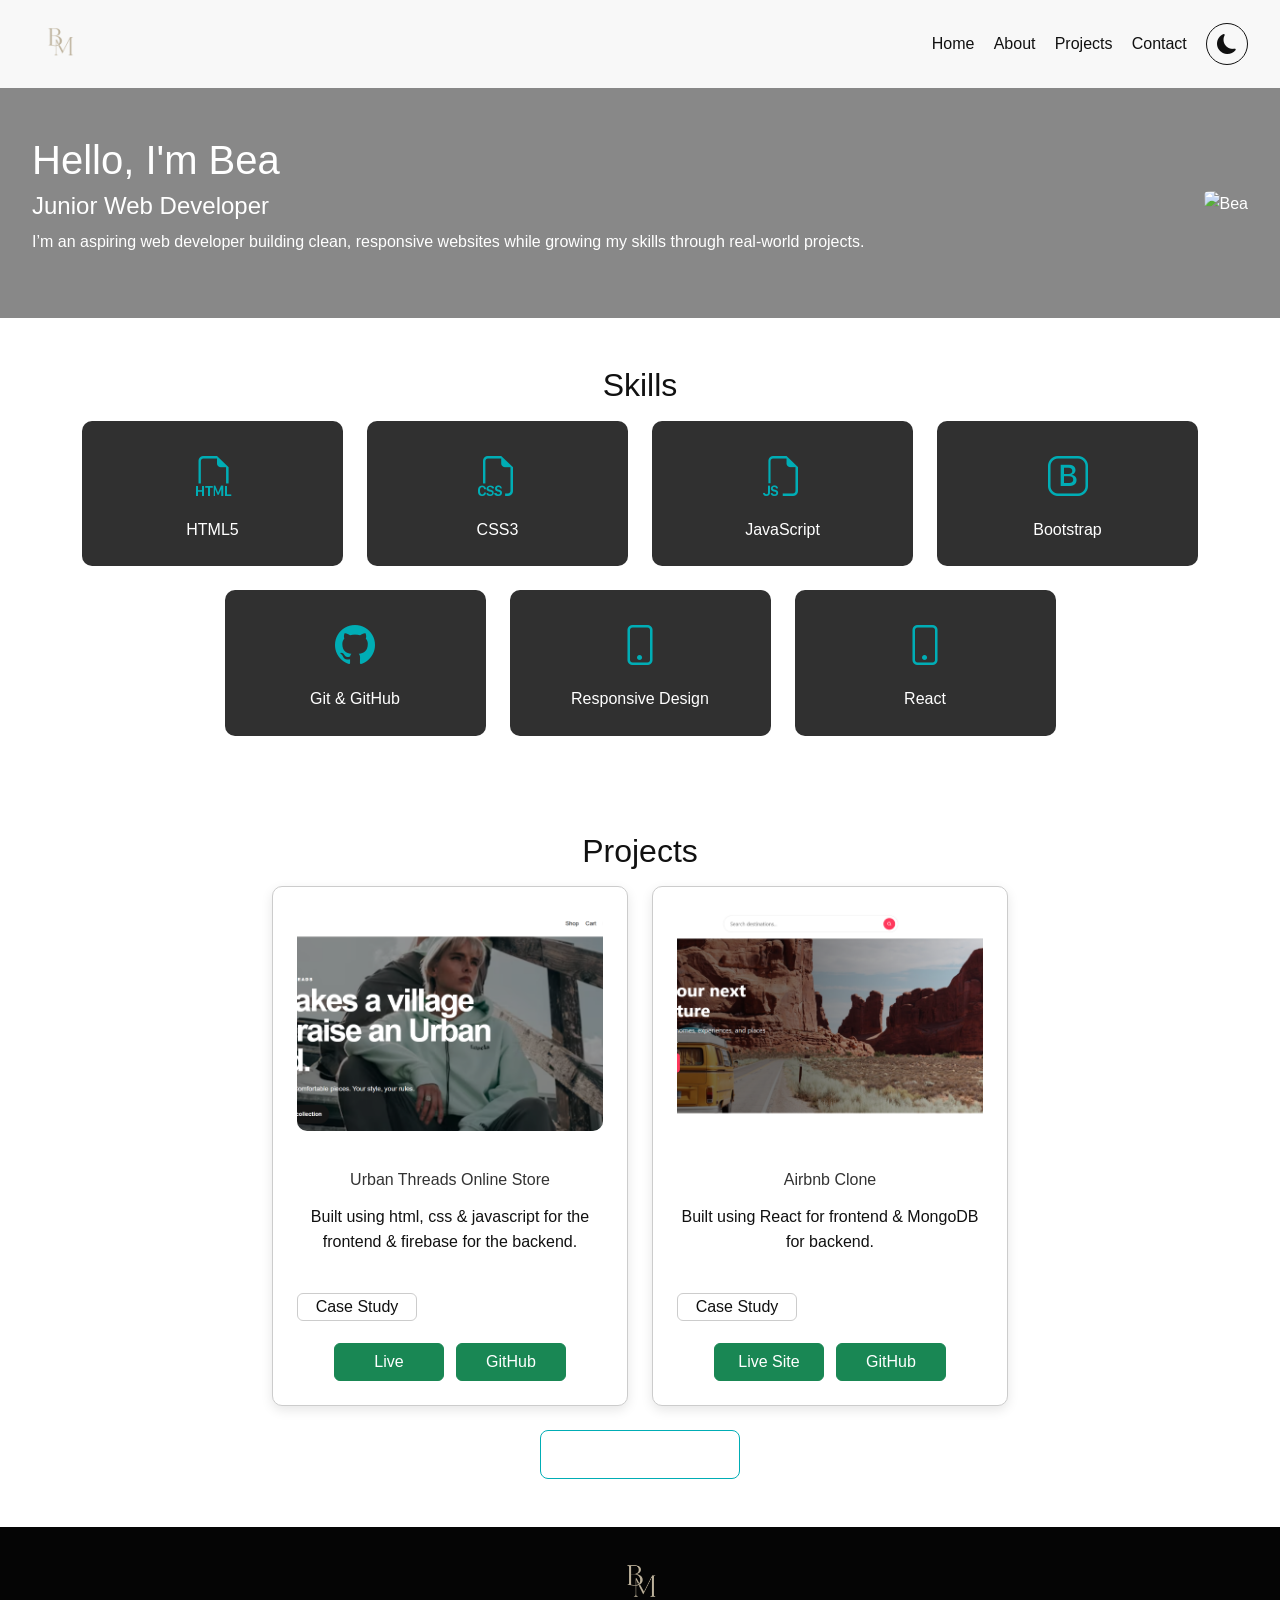
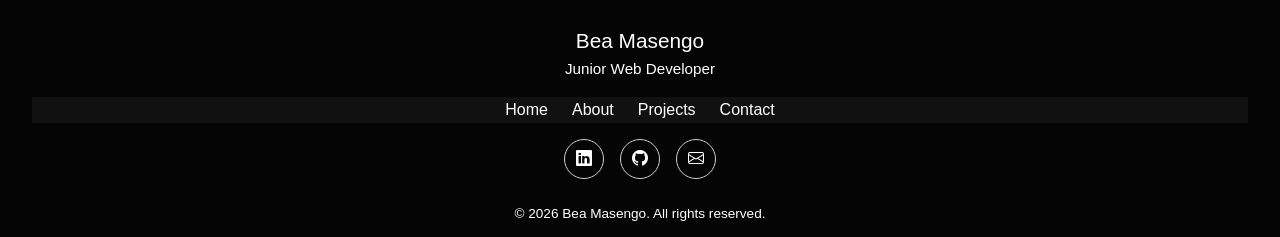
==== commit a32b5552: "opdated project case studies" ====
--- a/index.html
+++ b/index.html
@@ -95,6 +95,14 @@
         </div>
       </div>
 
+      
+      <div class="col">
+        <div class="skill-card">
+          <i class="bi bi-phone"></i>
+          <p>React</p>
+        </div>
+      </div>
+
     </div>
   </div>
 </section>
@@ -105,6 +113,7 @@
   <div class="container">
     <div class="row g-4 justify-content-center">
 
+      <!-- project 1 -->
       <div class="col-md-6 col-lg-4">
         <div class="project-card h-100">
           <img src="./assets/urban-threads.png" alt="Project 1">
@@ -114,13 +123,203 @@
           <details class="case-study-dropdown">
             <summary class="case-study-btn">Case Study</summary>
             <div class="case-study-content">
-              <p>A bit more detail on the problem, your approach, and the outcome.</p>
+              <p># Urban Threads
+
+### Building a functional e-commerce experience from the ground up
+
+**Urban Threads** is an e-commerce website designed to give customers a simple way to browse clothing, manage their shopping cart, place orders, and view their order history. The project also includes an administrative side for managing products and orders.
+
+This project gave me the opportunity to move beyond building individual web pages and start thinking about how different parts of a website work together as one complete application.
+
+---
+
+## The Challenge
+
+I wanted to build more than a static clothing website. The goal was to create an experience where a user could go from discovering a product all the way through to placing an order.
+
+This meant thinking about several different parts of an e-commerce application:
+
+* How products would be displayed and managed
+* How users would create accounts and log in
+* How products would be added to a cart
+* How orders would be created and stored
+* How users could access their previous orders
+* How an administrator could manage the store
+
+The challenge was making all of these pieces communicate with each other while keeping the experience simple for the user.
+
+---
+
+## My Role
+
+I designed and developed Urban Threads as a web development project.
+
+I worked on the frontend interface, functionality, user flows, authentication, database integration, shopping cart, checkout process, order management, and administrative functionality.
+
+Rather than treating each page as a separate project, I focused on connecting the pages and features into one complete user journey.
+
+---
+
+## Technologies
+
+**Frontend**
+
+`HTML` · `CSS` · `JavaScript`
+
+**Backend & Data**
+
+`Firebase` · `Firebase Authentication` · `Cloud Firestore`
+
+I chose Firebase because it allowed me to work with authentication and persistent application data without having to build a backend server from scratch.
+
+---
+
+## The User Experience
+
+The main customer journey was designed around a straightforward shopping flow:
+
+**Browse → Product → Cart → Login → Checkout → Order → Order History**
+
+A user can browse the available products, add items to their cart, review their selections, and complete the checkout process. Once an order has been placed, it is stored so the user can return and view their previous orders.
+
+I wanted the experience to feel straightforward rather than making the user figure out how to move through the application.
+
+---
+
+## Key Features
+
+### Product Browsing
+
+Users can explore the clothing available in the store and view products before deciding what they want to purchase.
+
+### User Authentication
+
+Firebase Authentication handles account creation and login, allowing users to have their own accounts and access their order information.
+
+### Shopping Cart
+
+Users can add products to their cart, review their selections, adjust quantities, and see what they are purchasing before checking out.
+
+### Checkout & Orders
+
+The checkout process takes the items in the cart and creates an order that can be stored and retrieved later.
+
+### Order History
+
+Users can view orders associated with their account, giving them a record of their previous purchases.
+
+### Admin Dashboard
+
+The project also includes an administrative area where store information can be managed. This introduced the concept of different types of users interacting with the same application in different ways.
+
+---
+
+## How I Built It
+
+I started by thinking about the different pages and features the application would need. From there, I broke the project into smaller pieces instead of trying to build the entire store at once.
+
+I worked through the application feature by feature, connecting the frontend to Firebase as the project developed.
+
+One of the biggest shifts in my thinking during this project was understanding that building a web application is not only about making the interface look good. The data behind the interface and the way different features communicate are just as important.
+
+For example, adding a product to a cart is not simply a button interaction. That action needs to affect the cart, the checkout process, and eventually the order that gets stored.
+
+---
+
+## Challenges
+
+### Connecting Different Parts of the Application
+
+One of the challenges was making sure information moved correctly between different parts of the application.
+
+Products, users, carts, and orders all needed to work together. When something went wrong, I had to trace where the problem was coming from rather than only looking at the page where the error appeared.
+
+This helped me understand the importance of following the flow of data through an application.
+
+### Working With Firebase
+
+Working with Firebase introduced me to concepts that were different from building a simple static website.
+
+I had to understand authentication, Firestore data, document structures, and how the application would read and write information.
+
+There was a learning curve, but working through those problems helped me become more comfortable with using a backend service.
+
+### Debugging
+
+Not every feature worked correctly on the first attempt.
+
+I had to use browser developer tools, console messages, and testing to identify problems and understand why something was not behaving as expected.
+
+Instead of immediately changing random parts of the code, I became more intentional about isolating the problem and testing possible solutions.
+
+---
+
+## What I Learned
+
+Urban Threads helped me understand the difference between building a **website** and building a **web application**.
+
+I became more comfortable with:
+
+* JavaScript functionality and application logic
+* Firebase Authentication
+* Firestore databases
+* Working with persistent data
+* Building user flows
+* Managing shopping cart functionality
+* Creating and retrieving orders
+* Thinking about user roles
+* Debugging across multiple parts of an application
+
+More importantly, I learned that features are rarely isolated. A change in one part of an application can affect another part, so I started thinking more about the application as a whole.
+
+---
+
+## The Result
+
+Urban Threads became a functional e-commerce experience rather than just a collection of static pages.
+
+The finished project allows users to move through a complete shopping journey while interacting with persistent data. It also gave me experience thinking about the application from both the customer's and administrator's perspective.
+
+For me, the biggest achievement was seeing separate features come together into something that actually behaves like a real online store.
+
+---
+
+## What I Would Improve
+
+There are still several ways I would develop Urban Threads further.
+
+Some of the improvements I would make include:
+
+* Integrating a real payment gateway
+* Adding product search and filtering
+* Adding product reviews and ratings
+* Introducing a wishlist
+* Improving product recommendations
+* Expanding the admin dashboard with analytics
+* Further improving the responsive experience
+* Adding stronger validation and error handling
+* Improving the overall accessibility of the interface
+
+These improvements would take the project beyond its current functionality and make it closer to a production-ready e-commerce platform.
+
+---
+
+## Reflection
+
+Urban Threads was an important project in my development journey because it pushed me to think beyond writing code that simply works on a page.
+
+I had to think about **users, data, functionality, authentication, and how everything connects**.
+
+It also taught me that getting stuck is part of development. Some of the most useful learning happened when something broke and I had to slow down, understand the problem, and work through it.
+
+Building Urban Threads gave me a stronger foundation for tackling larger projects and made me more confident in my ability to build applications that are not just visually functional, but technically connected behind the scenes.
+</p>
             </div>
           </details>
 
           <div class="project-link">
-            <a href="https://urban-threads-sigma.vercel.app/" class="btn case-study-btn" target="_blank">Live Site</a>
-            <a href="https://github.com/baebea86-code/urban-threads.git" class="btn case-study-btn" target="_blank">GitHub</a>
+            <a href="https://urban-threads-sigma.vercel.app/" class="btn btn-success" target="_blank">Live</a>
+            <a href="https://github.com/baebea86-code/urban-threads.git" class="btn btn-success" target="_blank">GitHub</a>
           </div>
         </div>
       </div>
@@ -135,13 +334,187 @@
           <details class="case-study-dropdown">
             <summary class="case-study-btn">Case Study</summary>
             <div class="case-study-content">
-              <p>A bit more detail on the problem, your approach, and the outcome.</p>
+              <p># Airbnb-Style Accommodation Platform
+
+### Building a full-stack accommodation platform from frontend to deployment
+
+As part of my capstone project, I built a full-stack accommodation platform inspired by the core experience of platforms like Airbnb.
+
+The application allows users to create accounts, browse accommodations, view accommodation details, and make reservations. Behind the interface is a REST API connected to a MongoDB database, with authentication and image-upload functionality.
+
+This project challenged me to bring together everything I had been learning about frontend development, backend development, databases, authentication, APIs, and deployment into one complete application.
+
+---
+
+## The Challenge
+
+I wanted to build an application that went beyond a collection of frontend pages.
+
+The platform needed to handle real data and allow different parts of the application to communicate with each other.
+
+The main requirements were to create a system where users could:
+
+* Register and log in
+* Browse available accommodations
+* View accommodation information
+* Make reservations
+* Manage their account
+
+The application also needed a backend capable of handling users, accommodations, and reservations while storing the information in a database.
+
+This meant I had to think about the entire system rather than only what the user sees in the browser.
+
+---
+
+## My Role
+
+I designed and developed the application as a full-stack project.
+
+I worked across both the frontend and backend, including:
+
+* Building the React interface
+* Creating reusable frontend components
+* Managing navigation and user flows
+* Connecting the frontend to the backend API
+* Building REST API routes
+* Creating MongoDB data models
+* Implementing authentication
+* Handling passwords securely
+* Managing image uploads
+* Connecting reservations to accommodations and users
+* Deploying the application
+* Debugging issues across the full stack
+
+This project required me to move between different layers of the application and understand how they work together.
+
+---
+
+## Technologies
+
+### Frontend
+
+`React` · `Vite` · `React Router` · `Axios`
+
+### Backend
+
+`Node.js` · `Express`
+
+### Database
+
+`MongoDB` · `Mongoose` · `MongoDB Atlas`
+
+### Authentication & Security
+
+`JWT` · `bcryptjs`
+
+### Other Tools
+
+`Multer` · `Git` · `GitHub` · `Vercel` · `Render`
+
+---
+
+## The Architecture
+
+One of the biggest differences between this project and my earlier websites was the separation between the frontend and backend.
+
+The general flow was:
+
+**React Frontend → Axios → Express API → Mongoose → MongoDB**
+
+When a user interacts with the application, the frontend sends a request to the backend. The backend processes that request, communicates with MongoDB when necessary, and sends a response back to the frontend.
+
+This architecture helped me understand that the interface is only one part of a larger system.
+
+---
+
+## The User Experience
+
+I designed the application around the core journey of finding and reserving accommodation.
+
+**Register / Login → Browse → View Accommodation → Reserve → Confirmation**
+
+The goal was to keep the journey straightforward while allowing the application to handle the complexity behind the scenes.
+
+Authentication also meant that users could have an identity within the application rather than interacting with the platform as anonymous visitors.
+
+---
+
+## Key Features
+
+### User Authentication
+
+Users can create accounts and log in securely.
+
+Passwords are hashed before being stored, while JSON Web Tokens are used to authenticate requests after login.
+
+This introduced me to the importance of separating authentication from the rest of the application and protecting routes that require an authenticated user.
+
+---
+
+### Accommodation Listings
+
+Users can browse accommodation listings and view information about individual properties.
+
+The accommodation data is stored in MongoDB rather than being hardcoded into the frontend, allowing the application to work with dynamic data.
+
+---
+
+### Image Uploads
+
+The application supports accommodation image uploads.
+
+I used Multer on the backend to handle multipart form data and connect uploaded images to accommodation listings.
+
+This was an important step in understanding how applications handle files rather than only text-based data.
+
+---
+
+### Reservations
+
+Users can make reservations for accommodations.
+
+A reservation connects information from multiple parts of the system, including the user and the accommodation being reserved.
+
+This helped me understand relationships between different collections and how backend logic can enforce the structure of those relationships.
+
+---
+
+### REST API
+
+I created API routes for the main areas of the application, including:
+
+* Users
+* Accommodations
+* Reservations
+
+The React frontend communicates with these endpoints using Axios.
+
+This separation allowed me to develop the frontend and backend as connected but distinct parts of the application.
+
+---
+
+## Challenges
+
+### MongoDB Atlas & DNS
+
+One of the most difficult problems I encountered involved connecting the backend to MongoDB Atlas.
+
+The application was experiencing a DNS-related connection error even though I could verify that the database address itself was resolving.
+
+Instead of assuming the problem was somewhere in my application logic, I had to investigate the connection at a deeper level.
+
+I eventually configured DNS servers in the Node.js environment to work around the resolution problem.
+
+This experience taught me that debugging a full-stack application sometimes means looking beyond the code itself and understanding the environment the code is running in.
+
+---
+</p>
             </div>
           </details>
 
           <div class="project-link">
-            <a href="https://capstone-project-9gfz.onrender.com" class="btn case-study-btn" target="_blank">Live Site</a>
-            <a href="https://github.com/baebea86-code/capstone-project.git" class="btn case-study-btn" target="_blank">GitHub</a>
+            <a href="https://capstone-project-9gfz.onrender.com" class="btn btn-success" target="_blank">Live Site</a>
+            <a href="https://github.com/baebea86-code/capstone-project.git" class="btn btn-success" target="_blank">GitHub</a>
           </div>
         </div>
       </div>
--- a/style.css
+++ b/style.css
@@ -603,7 +603,7 @@
 }
 
 .skill-card {
-  background: linear-gradient(135deg, #00adb5 0%, #0056b3 100%);
+  background: #303030;
   color: #fff;
   border-radius: 10px;
   padding: 1.5rem 1rem;
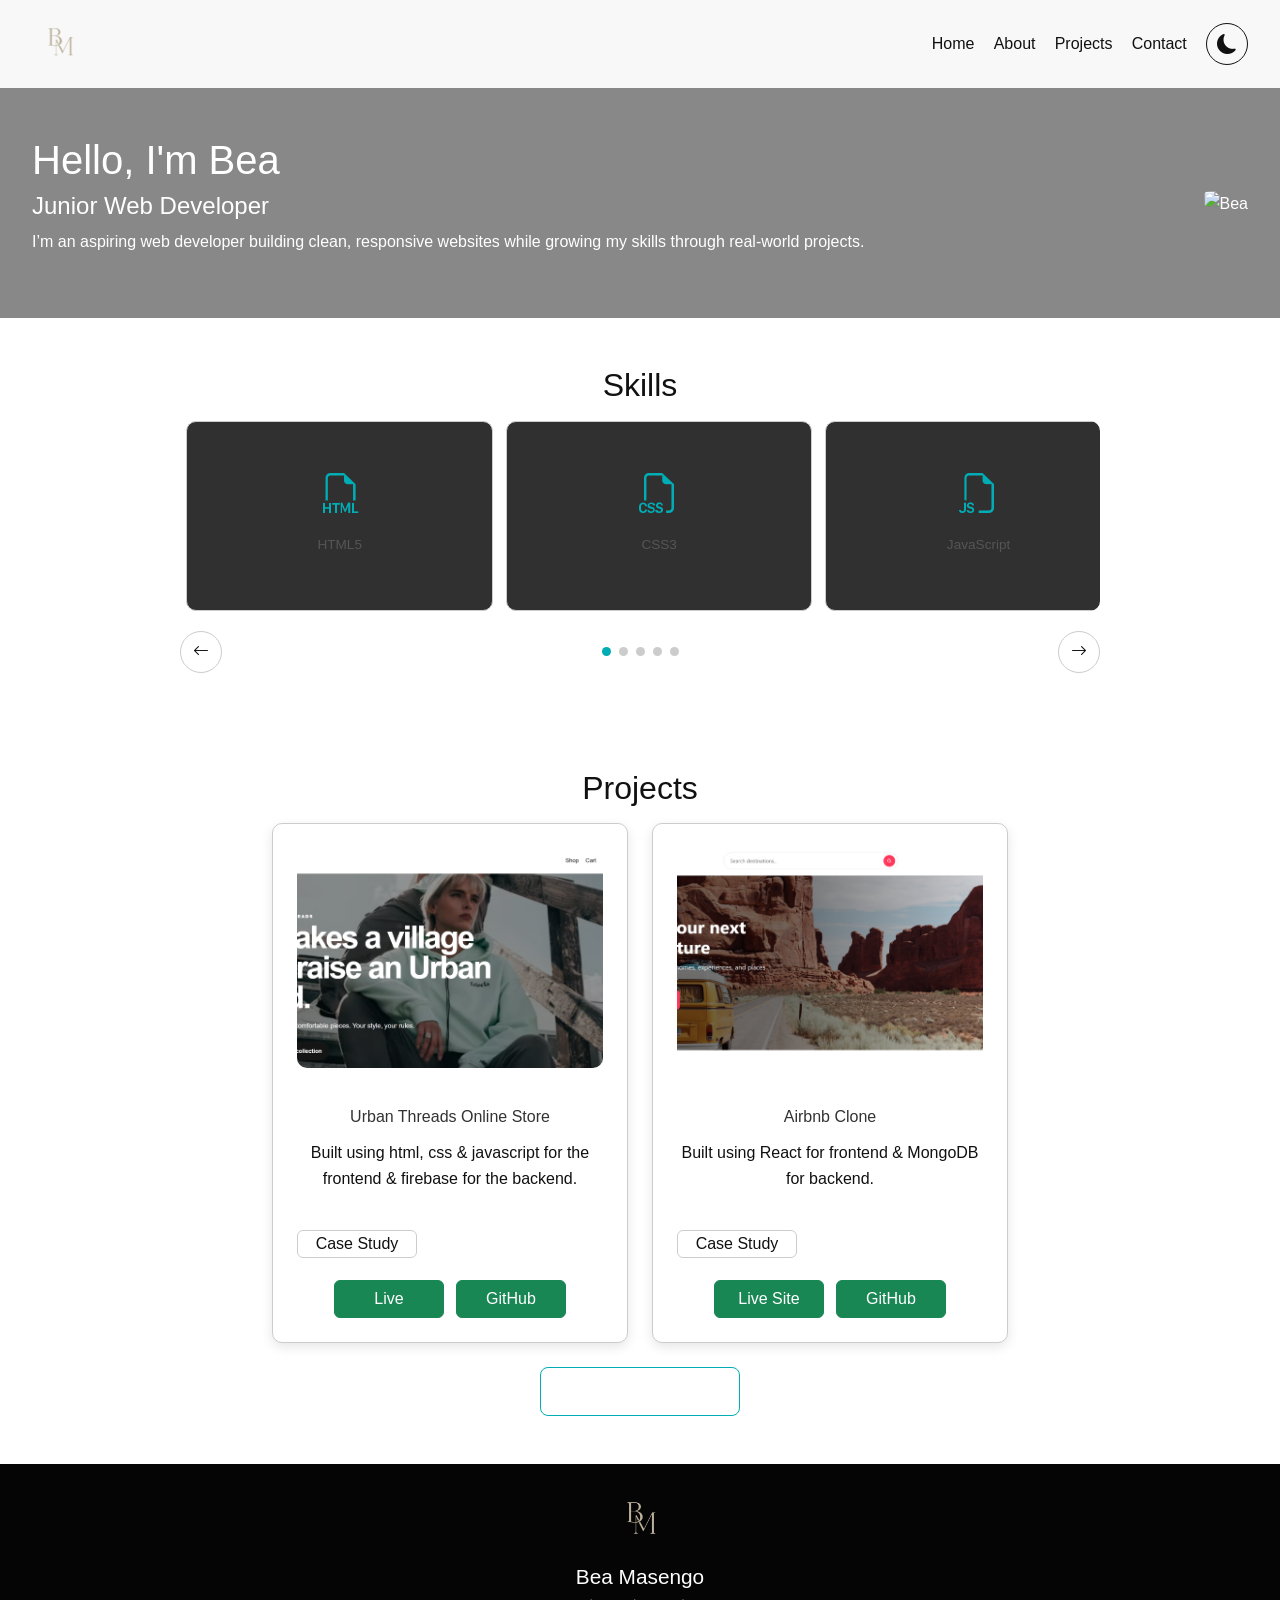
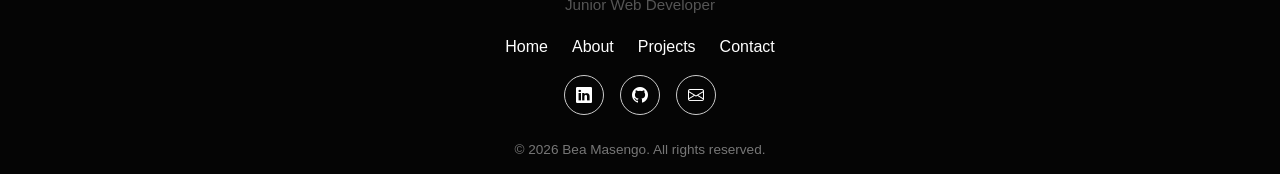
==== commit 1e42381c: "updated skills section as image carousol" ====
--- a/index.html
+++ b/index.html
@@ -50,59 +50,55 @@
 <!-- skills section -->
 <section id="skills" class="section">
   <h2>Skills</h2>
-  <div class="container">
-    <div class="row row-cols-2 row-cols-md-4 g-4 justify-content-center skills-row">
-
-      <div class="col">
-        <div class="skill-card">
-          <i class="bi bi-filetype-html"></i>
+  <div class="skills-carousel" aria-label="Skills carousel">
+    <div class="skills-viewport">
+      <div class="skills-track">
+        <div class="skill-card" role="group" aria-label="Skill 1 of 7">
+          <i class="bi bi-filetype-html" aria-hidden="true"></i>
           <p>HTML5</p>
         </div>
+        <div class="skill-card" role="group" aria-label="Skill 2 of 7">
+          <i class="bi bi-filetype-css" aria-hidden="true"></i>
+          <p>CSS3</p>
+        </div>
+        <div class="skill-card" role="group" aria-label="Skill 3 of 7">
+          <i class="bi bi-filetype-js" aria-hidden="true"></i>
+          <p>JavaScript</p>
+        </div>
+        <div class="skill-card" role="group" aria-label="Skill 4 of 7">
+          <i class="bi bi-bootstrap" aria-hidden="true"></i>
+          <p>Bootstrap</p>
+        </div>
+        <div class="skill-card" role="group" aria-label="Skill 5 of 7">
+          <i class="bi bi-github" aria-hidden="true"></i>
+          <p>Git &amp; GitHub</p>
+        </div>
+        <div class="skill-card" role="group" aria-label="Skill 6 of 7">
+          <i class="bi bi-phone" aria-hidden="true"></i>
+          <p>Responsive Design</p>
+        </div>
+        <div class="skill-card" role="group" aria-label="Skill 7 of 7">
+          <i class="bi bi-phone" aria-hidden="true"></i>
+          <p>React</p>
+        </div>
       </div>
-
-      <div class="col">
-        <div class="skill-card">
-          <i class="bi bi-filetype-css"></i>
-          <p>CSS3</p>
-        </div>
+    </div>
+    <div class="skills-carousel-controls">
+      <button class="carousel-button" type="button" data-carousel-prev aria-label="Show previous skill">
+        <i class="bi bi-arrow-left" aria-hidden="true"></i>
+      </button>
+      <div class="carousel-dots" role="tablist" aria-label="Choose a skill">
+        <button class="carousel-dot is-active" type="button" role="tab" aria-selected="true" aria-label="Show HTML5" data-carousel-dot="0"></button>
+        <button class="carousel-dot" type="button" role="tab" aria-selected="false" aria-label="Show CSS3" data-carousel-dot="1"></button>
+        <button class="carousel-dot" type="button" role="tab" aria-selected="false" aria-label="Show JavaScript" data-carousel-dot="2"></button>
+        <button class="carousel-dot" type="button" role="tab" aria-selected="false" aria-label="Show Bootstrap" data-carousel-dot="3"></button>
+        <button class="carousel-dot" type="button" role="tab" aria-selected="false" aria-label="Show Git and GitHub" data-carousel-dot="4"></button>
+        <button class="carousel-dot" type="button" role="tab" aria-selected="false" aria-label="Show Responsive Design" data-carousel-dot="5"></button>
+        <button class="carousel-dot" type="button" role="tab" aria-selected="false" aria-label="Show React" data-carousel-dot="6"></button>
       </div>
-
-      <div class="col">
-        <div class="skill-card">
-          <i class="bi bi-filetype-js"></i>
-          <p>JavaScript</p>
-        </div>
-      </div>
-
-      <div class="col">
-        <div class="skill-card">
-          <i class="bi bi-bootstrap"></i>
-          <p>Bootstrap</p>
-        </div>
-      </div>
-
-      <div class="col">
-        <div class="skill-card">
-          <i class="bi bi-github"></i>
-          <p>Git & GitHub</p>
-        </div>
-      </div>
-
-      <div class="col">
-        <div class="skill-card">
-          <i class="bi bi-phone"></i>
-          <p>Responsive Design</p>
-        </div>
-      </div>
-
-      
-      <div class="col">
-        <div class="skill-card">
-          <i class="bi bi-phone"></i>
-          <p>React</p>
-        </div>
-      </div>
-
+      <button class="carousel-button" type="button" data-carousel-next aria-label="Show next skill">
+        <i class="bi bi-arrow-right" aria-hidden="true"></i>
+      </button>
     </div>
   </div>
 </section>
--- a/style.css
+++ b/style.css
@@ -486,7 +486,7 @@
   color: var(--footer-text);
 }
 
-.site-footer,
+/* .site-footer,
 .site-footer a,
 .site-footer .nav-footer a,
 .site-footer .footer-socials a,
@@ -494,6 +494,15 @@
 .site-footer .footer-brand p,
 .site-footer .footer-bottom p {
   color: var(--footer-text);
+} */
+
+.site-footer .nav-footer a,
+.site-footer .nav-footer a:visited,
+.site-footer .nav-footer a:hover,
+.site-footer .nav-footer a:focus,
+.site-footer .nav-footer a:active {
+  /* color: var(--footer-text) !important; */
+  text-decoration: none;
 }
 
 /* Logo + Name */
@@ -522,18 +531,18 @@
   align-items: center;
   gap: 1.5rem;
   margin: 1rem 0;
-  background: var(--footer-bg);
-}
-
-.nav-footer a {
-  color: var(--footer-text);
+  background: var(--footer-strong-bg);
+}
+
+.site-footer .nav-footer a,
+.site-footer .nav-footer a:visited,
+.site-footer .nav-footer a:hover,
+.site-footer .nav-footer a:focus,
+.site-footer .nav-footer a:active {
+  color: var(--footer-text) !important;
   text-decoration: none;
   font-weight: 500;
   transition: color 0.3s ease;
-}
-
-.nav-footer a:hover {
-  color: var(--nav-link-hover);
 }
 
 /* Social Icons */
@@ -602,29 +611,115 @@
   background: var(--section-bg);
 }
 
-.skill-card {
+#skills .skills-carousel {
+  max-width: 920px;
+  margin: 0 auto;
+}
+
+#skills .skills-viewport {
+  overflow: hidden;
+  border-radius: 10px;
+}
+
+#skills .skills-track {
+  display: flex;
+  transition: transform 0.45s ease;
+}
+
+#skills .skill-card {
+  flex: 0 0 33.3333%;
   background: #303030;
   color: #fff;
   border-radius: 10px;
-  padding: 1.5rem 1rem;
+  min-height: 190px;
+  margin: 0 0.4rem;
+  padding: 2.5rem 1rem;
   text-align: center;
-  transition: transform 0.2s ease;
-}
-
-.skill-card:hover {
+}
+
+#skills .skill-card:hover {
   transform: translateY(-4px);
 }
 
-.skill-card i {
+#skills .skill-card i {
   font-size: 2.5rem;
   color: #00adb5;
   margin-bottom: 0.5rem;
   display: block;
 }
 
-.skill-card p {
+#skills .skill-card p {
   margin: 0;
   font-weight: 500;
+}
+
+.skills-carousel-controls {
+  display: flex;
+  align-items: center;
+  justify-content: space-between;
+  gap: 1rem;
+  margin-top: 1.25rem;
+}
+
+.carousel-button,
+.carousel-dot {
+  border: 0;
+  cursor: pointer;
+}
+
+.carousel-button {
+  width: 42px;
+  height: 42px;
+  border-radius: 50%;
+  background: var(--card-bg);
+  color: var(--text);
+  border: 1px solid var(--card-border);
+  transition: background 0.2s ease, color 0.2s ease;
+}
+
+.carousel-button:hover,
+.carousel-button:focus-visible {
+  background: #00adb5;
+  color: #fff;
+}
+
+.carousel-dots {
+  display: flex;
+  justify-content: center;
+  gap: 0.5rem;
+}
+
+.carousel-dot {
+  width: 9px;
+  height: 9px;
+  padding: 0;
+  border-radius: 50%;
+  background: var(--card-border);
+}
+
+.carousel-dot.is-active,
+.carousel-dot:hover,
+.carousel-dot:focus-visible {
+  background: #00adb5;
+}
+
+.carousel-button:focus-visible,
+.carousel-dot:focus-visible {
+  outline: 3px solid rgba(0, 173, 181, 0.35);
+  outline-offset: 3px;
+}
+
+@media (max-width: 700px) {
+  #skills .skill-card {
+    flex-basis: 100%;
+    margin: 0;
+  }
+}
+
+@media (prefers-reduced-motion: reduce) {
+  #skills .skills-track {
+    transition: none;
+  }
 }
 
 /* see more button */
@@ -643,4 +738,308 @@
 .see-more-btn:hover {
   background: #00adb5;
   color: white;
+}
+
+/* =========================
+   ABOUT PAGE
+========================= */
+
+.about-section {
+    padding: 7rem 2rem;
+    background: var(--section-bg);
+    color: var(--text);
+}
+
+.about-wrapper {
+    max-width: 1150px;
+    margin: 0 auto;
+    display: grid;
+    grid-template-columns: 0.85fr 1.15fr;
+    gap: 5rem;
+    align-items: center;
+}
+
+/* Image */
+
+.about-image {
+    display: flex;
+    justify-content: center;
+}
+
+.image-frame {
+    position: relative;
+    width: 360px;
+    max-width: 100%;
+}
+
+.image-frame::before {
+    content: "";
+    position: absolute;
+    width: 100%;
+    height: 100%;
+    border: 2px solid rgb(1, 111, 1);
+    border-radius: 24px;
+    top: 18px;
+    left: 18px;
+    z-index: 0;
+}
+
+.image-frame img {
+    position: relative;
+    z-index: 1;
+    display: block;
+    width: 100%;
+    height: 430px;
+    object-fit: cover;
+    border-radius: 24px;
+    filter: grayscale(10%);
+}
+
+/* About text */
+
+.about-content {
+    max-width: 650px;
+}
+
+.about-label {
+    display: inline-block;
+    color: rgb(1, 111, 1);
+    font-size: 0.75rem;
+    font-weight: 700;
+    letter-spacing: 3px;
+    margin-bottom: 1rem;
+}
+
+.about-content h1 {
+    font-size: clamp(2.8rem, 5vw, 4.5rem);
+    line-height: 1.05;
+    margin-bottom: 1.5rem;
+    font-weight: 700;
+}
+
+.about-content h1 span {
+    color: rgb(1, 111, 1);
+}
+
+.about-intro {
+    font-size: 1.25rem;
+    line-height: 1.7;
+    color: var(--text);
+    margin-bottom: 1.2rem;
+}
+
+.about-content > p:not(.about-intro) {
+    color: var(--muted);
+    line-height: 1.8;
+    margin-bottom: 1rem;
+}
+
+/* About stats */
+
+.about-stats {
+    display: flex;
+    gap: 2.5rem;
+    margin-top: 2.5rem;
+    padding-top: 1.5rem;
+    border-top: 1px solid var(--card-border);
+}
+
+.about-stat {
+    display: flex;
+    flex-direction: column;
+    gap: 0.25rem;
+}
+
+.about-stat strong {
+    font-size: 1.4rem;
+    color: rgb(1, 111, 1);
+}
+
+.about-stat span {
+    color: var(--muted);
+    font-size: 0.9rem;
+}
+
+
+/* =========================
+   SKILLS
+========================= */
+
+.skills-wrapper {
+    max-width: 1150px;
+    margin: 8rem auto 0;
+}
+
+.skills-heading {
+    text-align: center;
+    max-width: 650px;
+    margin: 0 auto 3rem;
+}
+
+.skills-heading h2 {
+    font-size: 2.5rem;
+    margin-bottom: 0.8rem;
+}
+
+.skills-heading p {
+    color: var(--muted);
+    line-height: 1.7;
+}
+
+.skills-grid {
+    display: grid;
+    grid-template-columns: repeat(3, 1fr);
+    gap: 1rem;
+}
+
+.skill-card {
+    background: var(--card-bg);
+    color: var(--card-text);
+    border: 1px solid var(--card-border);
+    border-radius: 16px;
+    padding: 2rem 1.5rem;
+    text-align: left;
+    min-height: 170px;
+    transition: transform 0.3s ease,
+                border-color 0.3s ease,
+                box-shadow 0.3s ease;
+}
+
+.skill-card:hover {
+    transform: translateY(-6px);
+    border-color: rgb(1, 111, 1);
+    box-shadow: 0 12px 30px rgba(0, 0, 0, 0.12);
+}
+
+.skill-card i {
+    display: block;
+    font-size: 2rem;
+    color: rgb(1, 111, 1);
+    margin-bottom: 1.2rem;
+}
+
+.skill-card h3 {
+    font-size: 1.1rem;
+    margin-bottom: 0.35rem;
+}
+
+.skill-card p {
+    color: var(--muted);
+    font-size: 0.85rem;
+    margin: 0;
+}
+
+
+/* =========================
+   CURRENTLY LEARNING
+========================= */
+
+.learning-card {
+    max-width: 1150px;
+    margin: 5rem auto 0;
+    padding: 2.5rem;
+    border-radius: 20px;
+    background: #151515;
+    color: white;
+    display: grid;
+    grid-template-columns: 1fr 1fr;
+    gap: 3rem;
+    align-items: center;
+    border: 1px solid #292929;
+}
+
+.learning-card h2 {
+    font-size: 2rem;
+    line-height: 1.2;
+    margin: 0;
+}
+
+.learning-card p {
+    color: #bdbdbd;
+    line-height: 1.8;
+    margin: 0;
+}
+
+
+/* =========================
+   ABOUT RESPONSIVE
+========================= */
+
+@media (max-width: 900px) {
+
+    .about-wrapper {
+        grid-template-columns: 1fr;
+        gap: 4rem;
+        text-align: center;
+    }
+
+    .about-content {
+        margin: 0 auto;
+    }
+
+    .about-content h1 {
+        font-size: 3rem;
+    }
+
+    .about-stats {
+        justify-content: center;
+    }
+
+    .skills-grid {
+        grid-template-columns: repeat(2, 1fr);
+    }
+
+    .learning-card {
+        grid-template-columns: 1fr;
+        text-align: center;
+    }
+
+}
+
+@media (max-width: 600px) {
+
+    .about-section {
+        padding: 5rem 1.25rem;
+    }
+
+    .image-frame {
+        width: 280px;
+    }
+
+    .image-frame img {
+        height: 340px;
+    }
+
+    .about-content h1 {
+        font-size: 2.5rem;
+    }
+
+    .about-intro {
+        font-size: 1.05rem;
+    }
+
+    .about-stats {
+        gap: 1.5rem;
+    }
+
+    .skills-wrapper {
+        margin-top: 6rem;
+    }
+
+    .skills-heading h2 {
+        font-size: 2rem;
+    }
+
+    .skills-grid {
+        grid-template-columns: 1fr;
+    }
+
+    .learning-card {
+        padding: 2rem 1.5rem;
+    }
+
+    .learning-card h2 {
+        font-size: 1.6rem;
+    }
+
 }
